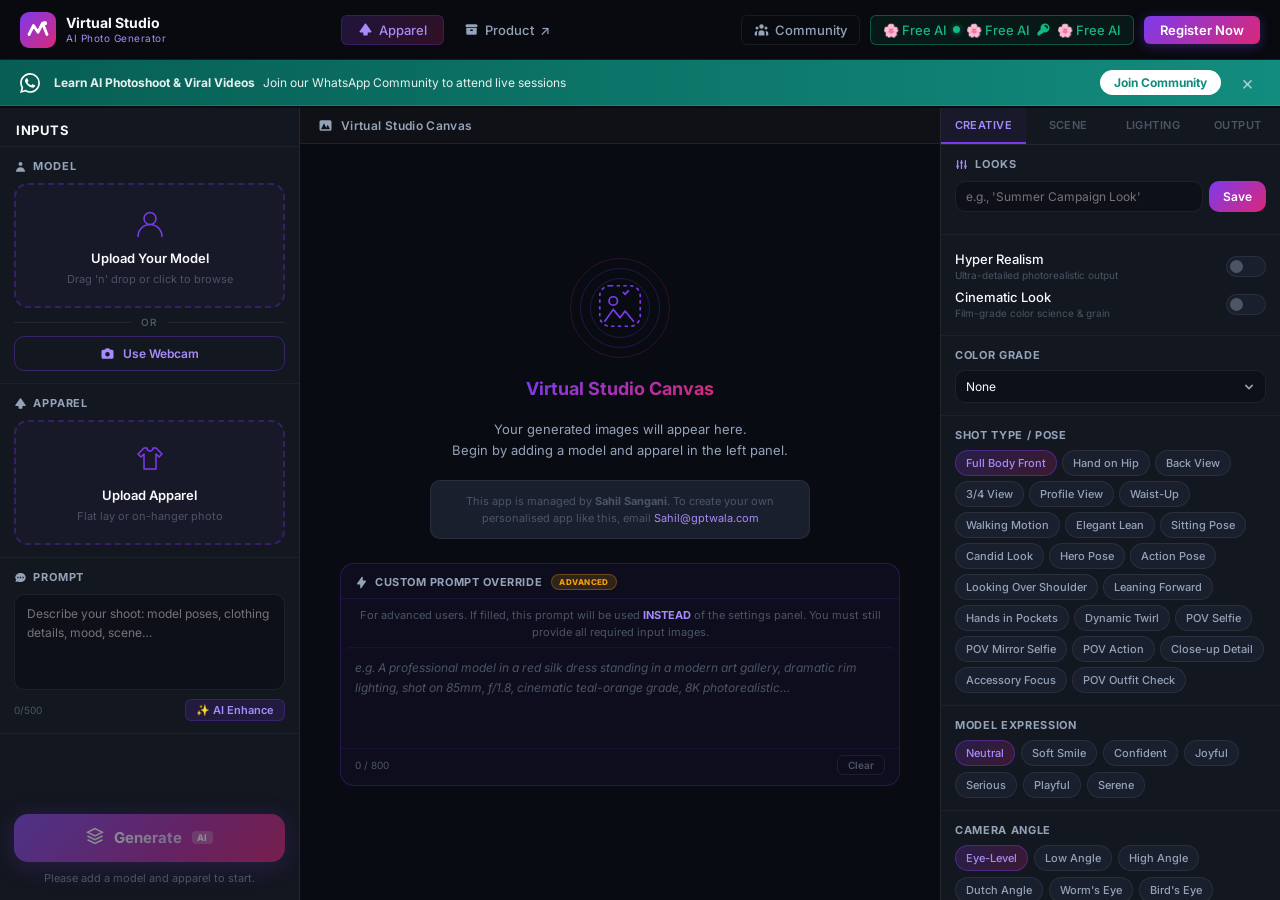
==== index.html @ 1c248040 "Initial commit - AI Virtual Studio with free Pollinations AI generation" ====
<!DOCTYPE html>
<html lang="en">
<head>
  <meta charset="UTF-8" />
  <meta name="viewport" content="width=device-width, initial-scale=1.0" />
  <title>AI Virtual Studio — Product Photo Generator</title>
  <meta name="description" content="Generate stunning AI product photos with a virtual studio. Upload a model and apparel to create professional e-commerce imagery in seconds." />
  <link rel="preconnect" href="https://fonts.googleapis.com" />
  <link rel="preconnect" href="https://fonts.gstatic.com" crossorigin />
  <link href="https://fonts.googleapis.com/css2?family=Inter:wght@300;400;500;600;700;800&display=swap" rel="stylesheet" />
  <link rel="stylesheet" href="css/style.css" />
</head>
<body>

<!-- ═══════════════════════════════════════════════════════ HEADER ══ -->
<header class="app-header">
  <div class="header-left">
    <div class="logo">
      <div class="logo-icon">
        <svg viewBox="0 0 32 32" fill="none" xmlns="http://www.w3.org/2000/svg">
          <defs>
            <linearGradient id="logoGrad" x1="0" y1="0" x2="32" y2="32" gradientUnits="userSpaceOnUse">
              <stop offset="0%" stop-color="#7c3aed"/>
              <stop offset="100%" stop-color="#db2777"/>
            </linearGradient>
          </defs>
          <rect width="32" height="32" rx="8" fill="url(#logoGrad)"/>
          <path d="M8 20L12 12L16 18L20 10L24 20" stroke="white" stroke-width="2.5" stroke-linecap="round" stroke-linejoin="round"/>
          <circle cx="22" cy="10" r="2" fill="white"/>
        </svg>
      </div>
      <div class="logo-text">
        <span class="logo-title">Virtual Studio</span>
        <span class="logo-sub">AI Photo Generator</span>
      </div>
    </div>
  </div>

  <nav class="header-tabs" role="tablist">
    <button class="header-tab active" id="tab-apparel" data-panel="apparel" role="tab" aria-selected="true">
      <svg viewBox="0 0 20 20" fill="currentColor"><path fill-rule="evenodd" d="M10 2a1 1 0 00-.832.445l-7 10A1 1 0 003 14h4v3a1 1 0 001 1h4a1 1 0 001-1v-3h4a1 1 0 00.832-1.555l-7-10A1 1 0 0010 2z" clip-rule="evenodd"/></svg>
      Apparel
    </button>
    <button class="header-tab" id="tab-product" data-panel="product" role="tab" aria-selected="false" onclick="window.open('product.html','_blank')">
      <svg viewBox="0 0 20 20" fill="currentColor"><path d="M4 3a2 2 0 100 4h12a2 2 0 100-4H4z"/><path fill-rule="evenodd" d="M3 8h14v7a2 2 0 01-2 2H5a2 2 0 01-2-2V8zm5 3a1 1 0 011-1h2a1 1 0 110 2H9a1 1 0 01-1-1z" clip-rule="evenodd"/></svg>
      Product
      <span class="tab-new-badge">↗</span>
    </button>
  </nav>

  <div class="header-right">
    <button class="btn-ghost" id="btn-community">
      <svg viewBox="0 0 20 20" fill="currentColor"><path d="M13 6a3 3 0 11-6 0 3 3 0 016 0zM18 8a2 2 0 11-4 0 2 2 0 014 0zM14 15a4 4 0 00-8 0v3h8v-3zM6 8a2 2 0 11-4 0 2 2 0 014 0zM16 18v-3a5.972 5.972 0 00-.75-2.906A3.005 3.005 0 0119 15v3h-3zM4.75 12.094A5.973 5.973 0 004 15v3H1v-3a3 3 0 013.75-2.906z"/></svg>
      Community
    </button>
    <button class="btn-apikey" id="btn-open-apikey" title="Set OpenAI API Key">
      <span class="apikey-dot" id="apikey-dot"></span>
      <svg viewBox="0 0 20 20" fill="currentColor"><path fill-rule="evenodd" d="M18 8a6 6 0 01-7.743 5.743L10 14l-1 1-1 1H6v2H2v-4l4.257-4.257A6 6 0 1118 8zm-6-4a1 1 0 100 2 2 2 0 012 2 1 1 0 102 0 4 4 0 00-4-4z" clip-rule="evenodd"/></svg>
      API Key
    </button>
    <button class="btn-primary-sm" id="btn-register">Register Now</button>
  </div>
</header>

<!-- ════════════════════════════════════════════ WHATSAPP BANNER ══ -->
<div class="wa-banner" id="wa-banner">
  <div class="wa-banner-inner">
    <div class="wa-icon">
      <svg viewBox="0 0 24 24" fill="currentColor"><path d="M17.472 14.382c-.297-.149-1.758-.867-2.03-.967-.273-.099-.471-.148-.67.15-.197.297-.767.966-.94 1.164-.173.199-.347.223-.644.075-.297-.15-1.255-.463-2.39-1.475-.883-.788-1.48-1.761-1.653-2.059-.173-.297-.018-.458.13-.606.134-.133.298-.347.446-.52.149-.174.198-.298.298-.497.099-.198.05-.371-.025-.52-.075-.149-.669-1.612-.916-2.207-.242-.579-.487-.5-.669-.51-.173-.008-.371-.01-.57-.01-.198 0-.52.074-.792.372-.272.297-1.04 1.016-1.04 2.479 0 1.462 1.065 2.875 1.213 3.074.149.198 2.096 3.2 5.077 4.487.709.306 1.262.489 1.694.625.712.227 1.36.195 1.871.118.571-.085 1.758-.719 2.006-1.413.248-.694.248-1.289.173-1.413-.074-.124-.272-.198-.57-.347m-5.421 7.403h-.004a9.87 9.87 0 01-5.031-1.378l-.361-.214-3.741.982.998-3.648-.235-.374a9.86 9.86 0 01-1.51-5.26c.001-5.45 4.436-9.884 9.888-9.884 2.64 0 5.122 1.03 6.988 2.898a9.825 9.825 0 012.893 6.994c-.003 5.45-4.437 9.884-9.885 9.884m8.413-18.297A11.815 11.815 0 0012.05 0C5.495 0 .16 5.335.157 11.892c0 2.096.547 4.142 1.588 5.945L.057 24l6.305-1.654a11.882 11.882 0 005.683 1.448h.005c6.554 0 11.89-5.335 11.893-11.893a11.821 11.821 0 00-3.48-8.413z"/></svg>
    </div>
    <div class="wa-text">
      <strong>Learn AI Photoshoot &amp; Viral Videos</strong>
      <span>Join our WhatsApp Community to attend live sessions</span>
    </div>
    <a href="https://wa.me/1234567890" target="_blank" class="btn-wa">Join Community</a>
    <button class="wa-close" id="wa-close" aria-label="Close banner">×</button>
  </div>
</div>

<!-- ════════════════════════════════════════════════ MAIN LAYOUT ══ -->
<main class="studio-layout">

  <!-- ──────────────────────────── LEFT PANEL ── -->
  <aside class="panel panel-left" id="panel-left">
    <div class="panel-header">
      <h2 class="panel-title">Inputs</h2>
    </div>

    <!-- MODEL SECTION -->
    <div class="input-section" id="section-model">
      <div class="section-label">
        <svg viewBox="0 0 20 20" fill="currentColor"><path fill-rule="evenodd" d="M10 9a3 3 0 100-6 3 3 0 000 6zm-7 9a7 7 0 1114 0H3z" clip-rule="evenodd"/></svg>
        Model
      </div>

      <div class="upload-zone" id="model-upload-zone" data-target="model">
        <div class="upload-preview" id="model-preview" style="display:none;">
          <img id="model-preview-img" src="" alt="Model preview" />
          <button class="preview-remove" data-target="model" aria-label="Remove model">×</button>
        </div>
        <div class="upload-placeholder" id="model-placeholder">
          <div class="upload-icon-wrap">
            <svg viewBox="0 0 48 48" fill="none" xmlns="http://www.w3.org/2000/svg">
              <circle cx="24" cy="18" r="8" stroke="url(#uGrad1)" stroke-width="2"/>
              <path d="M8 42c0-8.837 7.163-16 16-16s16 7.163 16 16" stroke="url(#uGrad1)" stroke-width="2" stroke-linecap="round"/>
              <defs><linearGradient id="uGrad1" x1="8" y1="8" x2="40" y2="40"><stop stop-color="#7c3aed"/><stop offset="1" stop-color="#db2777"/></linearGradient></defs>
            </svg>
          </div>
          <p class="upload-title">Upload Your Model</p>
          <p class="upload-sub">Drag 'n' drop or click to browse</p>
          <input type="file" id="model-file-input" accept="image/*" hidden />
        </div>
      </div>

      <div class="upload-divider"><span>OR</span></div>

      <button class="btn-outline-full" id="btn-webcam">
        <svg viewBox="0 0 20 20" fill="currentColor"><path fill-rule="evenodd" d="M4 5a2 2 0 00-2 2v8a2 2 0 002 2h12a2 2 0 002-2V7a2 2 0 00-2-2h-1.586a1 1 0 01-.707-.293l-1.121-1.121A2 2 0 0011.172 3H8.828a2 2 0 00-1.414.586L6.293 4.707A1 1 0 015.586 5H4zm6 9a3 3 0 100-6 3 3 0 000 6z" clip-rule="evenodd"/></svg>
        Use Webcam
      </button>
    </div>

    <!-- APPAREL SECTION -->
    <div class="input-section" id="section-apparel">
      <div class="section-label">
        <svg viewBox="0 0 20 20" fill="currentColor"><path fill-rule="evenodd" d="M10 2a1 1 0 00-.832.445l-7 10A1 1 0 003 14h4v3a1 1 0 001 1h4a1 1 0 001-1v-3h4a1 1 0 00.832-1.555l-7-10A1 1 0 0010 2z" clip-rule="evenodd"/></svg>
        Apparel
      </div>

      <div class="upload-zone" id="apparel-upload-zone" data-target="apparel">
        <div class="upload-preview" id="apparel-preview" style="display:none;">
          <img id="apparel-preview-img" src="" alt="Apparel preview" />
          <button class="preview-remove" data-target="apparel" aria-label="Remove apparel">×</button>
        </div>
        <div class="upload-placeholder" id="apparel-placeholder">
          <div class="upload-icon-wrap">
            <svg viewBox="0 0 48 48" fill="none" xmlns="http://www.w3.org/2000/svg">
              <path d="M16 8L8 16l4 4 4-4v20h16V16l4 4 4-4-8-8h-4c0 2.21-1.79 4-4 4s-4-1.79-4-4h-4z" stroke="url(#uGrad2)" stroke-width="2" stroke-linejoin="round"/>
              <defs><linearGradient id="uGrad2" x1="8" y1="8" x2="40" y2="40"><stop stop-color="#7c3aed"/><stop offset="1" stop-color="#db2777"/></linearGradient></defs>
            </svg>
          </div>
          <p class="upload-title">Upload Apparel</p>
          <p class="upload-sub">Flat lay or on-hanger photo</p>
          <input type="file" id="apparel-file-input" accept="image/*" hidden />
        </div>
      </div>
    </div>

    <!-- PROMPT SECTION -->
    <div class="input-section" id="section-prompt">
      <div class="section-label">
        <svg viewBox="0 0 20 20" fill="currentColor"><path fill-rule="evenodd" d="M18 10c0 3.866-3.582 7-8 7a8.841 8.841 0 01-4.083-.98L2 17l1.338-3.123C2.493 12.767 2 11.434 2 10c0-3.866 3.582-7 8-7s8 3.134 8 7zM7 9H5v2h2V9zm8 0h-2v2h2V9zM9 9h2v2H9V9z" clip-rule="evenodd"/></svg>
        Prompt
      </div>
      <div class="prompt-wrap">
        <textarea id="main-prompt" placeholder="Describe your shoot: model poses, clothing details, mood, scene…" rows="4" maxlength="500"></textarea>
        <div class="prompt-footer">
          <span class="char-counter" id="prompt-counter">0/500</span>
          <button class="btn-ai-enhance" id="btn-enhance-prompt">✨ AI Enhance</button>
        </div>
      </div>
    </div>

    <!-- GENERATE BUTTON (left panel mobile) -->
    <div class="generate-section-left">
      <button class="btn-generate" id="btn-generate-main">
        <span class="btn-generate-icon">
          <svg viewBox="0 0 24 24" fill="none" stroke="currentColor" stroke-width="2"><path d="M12 2L2 7l10 5 10-5-10-5zM2 17l10 5 10-5M2 12l10 5 10-5"/></svg>
        </span>
        <span class="btn-generate-text">Generate</span>
        <span class="btn-generate-badge">AI</span>
      </button>
      <p class="generate-hint" id="generate-hint">Please add a model and apparel to start.</p>
    </div>
  </aside>

  <!-- ──────────────────────────── CENTER CANVAS ── -->
  <section class="studio-canvas" id="studio-canvas">
    <div class="canvas-topbar">
      <div class="canvas-title">
        <svg viewBox="0 0 20 20" fill="currentColor"><path fill-rule="evenodd" d="M4 3a2 2 0 00-2 2v10a2 2 0 002 2h12a2 2 0 002-2V5a2 2 0 00-2-2H4zm12 12H4l4-8 3 6 2-4 3 6z" clip-rule="evenodd"/></svg>
        Virtual Studio Canvas
      </div>
      <div class="canvas-actions" id="canvas-actions" style="display:none;">
        <button class="canvas-action-btn" id="btn-download-all" aria-label="Download all">
          <svg viewBox="0 0 20 20" fill="currentColor"><path fill-rule="evenodd" d="M3 17a1 1 0 011-1h12a1 1 0 110 2H4a1 1 0 01-1-1zm3.293-7.707a1 1 0 011.414 0L9 10.586V3a1 1 0 112 0v7.586l1.293-1.293a1 1 0 111.414 1.414l-3 3a1 1 0 01-1.414 0l-3-3a1 1 0 010-1.414z" clip-rule="evenodd"/></svg>
          Download All
        </button>
        <button class="canvas-action-btn" id="btn-clear-canvas" aria-label="Clear canvas">
          <svg viewBox="0 0 20 20" fill="currentColor"><path fill-rule="evenodd" d="M9 2a1 1 0 00-.894.553L7.382 4H4a1 1 0 000 2v10a2 2 0 002 2h8a2 2 0 002-2V6a1 1 0 100-2h-3.382l-.724-1.447A1 1 0 0011 2H9zM7 8a1 1 0 012 0v6a1 1 0 11-2 0V8zm5-1a1 1 0 00-1 1v6a1 1 0 102 0V8a1 1 0 00-1-1z" clip-rule="evenodd"/></svg>
          Clear
        </button>
      </div>
    </div>

    <!-- Empty State -->
    <div class="canvas-empty" id="canvas-empty">
      <div class="canvas-empty-visual">
        <div class="empty-rings">
          <div class="ring ring-1"></div>
          <div class="ring ring-2"></div>
          <div class="ring ring-3"></div>
        </div>
        <div class="empty-icon">
          <svg viewBox="0 0 64 64" fill="none" xmlns="http://www.w3.org/2000/svg">
            <rect x="8" y="8" width="48" height="48" rx="12" stroke="url(#emptyGrad)" stroke-width="2" stroke-dasharray="4 4"/>
            <circle cx="24" cy="26" r="5" stroke="url(#emptyGrad)" stroke-width="2"/>
            <path d="M14 50l10-14 8 10 6-8 10 12" stroke="url(#emptyGrad)" stroke-width="2" stroke-linecap="round" stroke-linejoin="round"/>
            <path d="M36 16l2 2 4-4" stroke="url(#emptyGrad)" stroke-width="2" stroke-linecap="round"/>
            <defs><linearGradient id="emptyGrad" x1="8" y1="8" x2="56" y2="56"><stop stop-color="#7c3aed"/><stop offset="1" stop-color="#db2777"/></linearGradient></defs>
          </svg>
        </div>
      </div>
      <h3 class="canvas-empty-title">Virtual Studio Canvas</h3>
      <p class="canvas-empty-desc">Your generated images will appear here.<br />Begin by adding a model and apparel in the left panel.</p>
      <p class="canvas-credit">This app is managed by <strong>Sahil Sangani</strong>. To create your own personalised app like this, email <a href="mailto:Sahil@gptwala.com">Sahil@gptwala.com</a></p>

      <!-- Custom Prompt Override (canvas) -->
      <div class="canvas-prompt-override" id="canvas-prompt-override">
        <div class="cpo-header">
          <svg viewBox="0 0 20 20" fill="currentColor" width="13" height="13"><path fill-rule="evenodd" d="M11.3 1.046A1 1 0 0112 2v5h4a1 1 0 01.82 1.573l-7 10A1 1 0 018 18v-5H4a1 1 0 01-.82-1.573l7-10a1 1 0 011.12-.38z"/></svg>
          Custom Prompt Override
          <span class="cpo-badge">Advanced</span>
        </div>
        <p class="cpo-desc">For advanced users. If filled, this prompt will be used <strong>INSTEAD</strong> of the settings panel. You must still provide all required input images.</p>
        <textarea id="canvas-custom-prompt" class="cpo-textarea" placeholder="e.g. A professional model in a red silk dress standing in a modern art gallery, dramatic rim lighting, shot on 85mm, f/1.8, cinematic teal-orange grade, 8K photorealistic…" rows="4"></textarea>
        <div class="cpo-footer">
          <span class="cpo-counter" id="cpo-counter">0 / 800</span>
          <button class="cpo-clear-btn" id="cpo-clear-btn">Clear</button>
        </div>
      </div>
    </div>

    <!-- Generating State -->
    <div class="canvas-generating" id="canvas-generating" style="display:none;">
      <div class="generating-header">
        <div class="gen-spinner"></div>
        <span>Generating your images…</span>
      </div>
      <div class="shimmer-grid" id="shimmer-grid"></div>
      <div class="gen-progress">
        <div class="gen-progress-bar" id="gen-progress-bar"></div>
      </div>
      <div class="gen-steps" id="gen-steps">
        <span class="gen-step active">Analyzing inputs</span>
        <span class="gen-step">Building scene</span>
        <span class="gen-step">Rendering model</span>
        <span class="gen-step">Applying style</span>
        <span class="gen-step">Finalizing</span>
      </div>
    </div>

    <!-- Results Grid -->
    <div class="canvas-results" id="canvas-results" style="display:none;">
      <div class="results-grid" id="results-grid"></div>
    </div>
  </section>

  <!-- ──────────────────────────── RIGHT PANEL ── -->
  <aside class="panel panel-right" id="panel-right">

    <!-- Right Panel Tabs -->
    <div class="right-tabs" role="tablist">
      <button class="right-tab active" id="rtab-creative" data-rtab="creative" role="tab" aria-selected="true">Creative</button>
      <button class="right-tab" id="rtab-scene" data-rtab="scene" role="tab" aria-selected="false">Scene</button>
      <button class="right-tab" id="rtab-lighting" data-rtab="lighting" role="tab" aria-selected="false">Lighting</button>
      <button class="right-tab" id="rtab-output" data-rtab="output" role="tab" aria-selected="false">Output</button>
    </div>

    <!-- ══════════ TAB: CREATIVE CONTROLS ══════════ -->
    <div class="right-tab-content active" id="rtab-content-creative">

      <!-- Looks -->
      <div class="control-group">
        <div class="control-group-header">
          <svg viewBox="0 0 20 20" fill="currentColor"><path d="M5 4a1 1 0 00-2 0v7.268a2 2 0 000 3.464V16a1 1 0 102 0v-1.268a2 2 0 000-3.464V4zM11 4a1 1 0 10-2 0v1.268a2 2 0 000 3.464V16a1 1 0 102 0V8.732a2 2 0 000-3.464V4zM16 3a1 1 0 011 1v7.268a2 2 0 010 3.464V16a1 1 0 11-2 0v-1.268a2 2 0 010-3.464V4a1 1 0 011-1z"/></svg>
          Looks
        </div>
        <div class="looks-save-row">
          <input type="text" class="looks-input" id="look-name-input" placeholder="e.g., 'Summer Campaign Look'" />
          <button class="btn-save-look" id="btn-save-look">Save</button>
        </div>
        <div class="saved-looks-list" id="saved-looks-list"></div>
      </div>

      <!-- Toggles -->
      <div class="control-group">
        <div class="toggle-row">
          <div class="toggle-label">
            <span>Hyper Realism</span>
            <span class="toggle-desc">Ultra-detailed photorealistic output</span>
          </div>
          <label class="toggle-switch">
            <input type="checkbox" id="toggle-hyper-realism" />
            <span class="toggle-thumb"></span>
          </label>
        </div>
        <div class="toggle-row">
          <div class="toggle-label">
            <span>Cinematic Look</span>
            <span class="toggle-desc">Film-grade color science &amp; grain</span>
          </div>
          <label class="toggle-switch">
            <input type="checkbox" id="toggle-cinematic" />
            <span class="toggle-thumb"></span>
          </label>
        </div>
      </div>

      <!-- Color Grade -->
      <div class="control-group">
        <label class="ctrl-label" for="select-color-grade">Color Grade</label>
        <select class="ctrl-select" id="select-color-grade">
          <option value="none">None</option>
          <option value="teal-orange">Cinematic Teal &amp; Orange</option>
          <option value="vintage">Vintage Film</option>
          <option value="bw">High-Contrast B&amp;W</option>
          <option value="vibrant">Vibrant &amp; Punchy</option>
          <option value="muted">Muted &amp; Moody</option>
          <option value="warm">Warm &amp; Golden</option>
          <option value="cool">Cool &amp; Crisp</option>
        </select>
      </div>

      <!-- Shot Type / Pose -->
      <div class="control-group">
        <label class="ctrl-label">Shot Type / Pose</label>
        <div class="pill-grid" id="shot-type-grid">
          <button class="pill active" data-group="shot" data-value="full-body-front">Full Body Front</button>
          <button class="pill" data-group="shot" data-value="hand-on-hip">Hand on Hip</button>
          <button class="pill" data-group="shot" data-value="back-view">Back View</button>
          <button class="pill" data-group="shot" data-value="3-4-view">3/4 View</button>
          <button class="pill" data-group="shot" data-value="profile">Profile View</button>
          <button class="pill" data-group="shot" data-value="waist-up">Waist-Up</button>
          <button class="pill" data-group="shot" data-value="walking">Walking Motion</button>
          <button class="pill" data-group="shot" data-value="elegant-lean">Elegant Lean</button>
          <button class="pill" data-group="shot" data-value="sitting">Sitting Pose</button>
          <button class="pill" data-group="shot" data-value="candid">Candid Look</button>
          <button class="pill" data-group="shot" data-value="hero">Hero Pose</button>
          <button class="pill" data-group="shot" data-value="action">Action Pose</button>
          <button class="pill" data-group="shot" data-value="over-shoulder">Looking Over Shoulder</button>
          <button class="pill" data-group="shot" data-value="leaning-forward">Leaning Forward</button>
          <button class="pill" data-group="shot" data-value="hands-pockets">Hands in Pockets</button>
          <button class="pill" data-group="shot" data-value="twirl">Dynamic Twirl</button>
          <button class="pill" data-group="shot" data-value="pov-selfie">POV Selfie</button>
          <button class="pill" data-group="shot" data-value="pov-mirror">POV Mirror Selfie</button>
          <button class="pill" data-group="shot" data-value="pov-action">POV Action</button>
          <button class="pill" data-group="shot" data-value="closeup-detail">Close-up Detail</button>
          <button class="pill" data-group="shot" data-value="accessory-focus">Accessory Focus</button>
          <button class="pill" data-group="shot" data-value="outfit-check">POV Outfit Check</button>
        </div>
      </div>

      <!-- Model Expression -->
      <div class="control-group">
        <label class="ctrl-label">Model Expression</label>
        <div class="pill-row" id="expression-row">
          <button class="pill active" data-group="expression" data-value="neutral">Neutral</button>
          <button class="pill" data-group="expression" data-value="soft-smile">Soft Smile</button>
          <button class="pill" data-group="expression" data-value="confident">Confident</button>
          <button class="pill" data-group="expression" data-value="joyful">Joyful</button>
          <button class="pill" data-group="expression" data-value="serious">Serious</button>
          <button class="pill" data-group="expression" data-value="playful">Playful</button>
          <button class="pill" data-group="expression" data-value="serene">Serene</button>
        </div>
      </div>

      <!-- Camera Angle -->
      <div class="control-group">
        <label class="ctrl-label">Camera Angle</label>
        <div class="pill-row" id="angle-row">
          <button class="pill active" data-group="angle" data-value="eye-level">Eye-Level</button>
          <button class="pill" data-group="angle" data-value="low">Low Angle</button>
          <button class="pill" data-group="angle" data-value="high">High Angle</button>
          <button class="pill" data-group="angle" data-value="dutch">Dutch Angle</button>
          <button class="pill" data-group="angle" data-value="worms-eye">Worm's Eye</button>
          <button class="pill" data-group="angle" data-value="birds-eye">Bird's Eye</button>
        </div>
      </div>

      <!-- Focal Length -->
      <div class="control-group">
        <label class="ctrl-label">Focal Length</label>
        <div class="pill-row" id="focal-row">
          <button class="pill" data-group="focal" data-value="24mm">24mm</button>
          <button class="pill" data-group="focal" data-value="35mm">35mm</button>
          <button class="pill active" data-group="focal" data-value="50mm">50mm</button>
          <button class="pill" data-group="focal" data-value="85mm">85mm</button>
          <button class="pill" data-group="focal" data-value="135mm">135mm</button>
        </div>
      </div>

      <!-- Aperture -->
      <div class="control-group">
        <label class="ctrl-label">Aperture (Depth of Field)</label>
        <div class="pill-row" id="aperture-row">
          <button class="pill active" data-group="aperture" data-value="f1.8">Shallow (f/1.8)</button>
          <button class="pill" data-group="aperture" data-value="f4">Mid-Range (f/4)</button>
          <button class="pill" data-group="aperture" data-value="f8">Deep (f/8)</button>
        </div>
      </div>

      <!-- Fabric Simulation -->
      <div class="control-group">
        <label class="ctrl-label">Fabric Simulation</label>
        <div class="pill-row-wrap" id="fabric-row">
          <button class="pill active" data-group="fabric" data-value="as-described">As Described</button>
          <button class="pill" data-group="fabric" data-value="cotton">Cotton</button>
          <button class="pill" data-group="fabric" data-value="silk">Silk</button>
          <button class="pill" data-group="fabric" data-value="denim">Denim</button>
          <button class="pill" data-group="fabric" data-value="wool">Wool</button>
          <button class="pill" data-group="fabric" data-value="leather">Leather</button>
          <button class="pill" data-group="fabric" data-value="linen">Linen</button>
          <button class="pill" data-group="fabric" data-value="velvet">Velvet</button>
        </div>
      </div>

      <!-- Model Styling -->
      <div class="control-group">
        <label class="ctrl-label">Model Styling</label>
        <textarea class="ctrl-textarea" id="model-styling" placeholder="Describe hairstyle, makeup, accessories, skin tone…" rows="2"></textarea>
      </div>

      <!-- Garment Styling -->
      <div class="control-group">
        <label class="ctrl-label">Garment Styling</label>
        <textarea class="ctrl-textarea" id="garment-styling" placeholder="Describe garment fit, tucking, layering details…" rows="2"></textarea>
      </div>

    </div><!-- end creative tab -->

    <!-- ══════════ TAB: SCENE & STYLE ══════════ -->
    <div class="right-tab-content" id="rtab-content-scene">

      <!-- Scene Props -->
      <div class="control-group">
        <label class="ctrl-label" for="scene-props">Scene Props</label>
        <textarea class="ctrl-textarea" id="scene-props" placeholder="e.g., holding a cup of coffee, sitting on a vintage chair" rows="2"></textarea>
      </div>

      <!-- Environmental Effects -->
      <div class="control-group">
        <label class="ctrl-label" for="env-effects">Environmental Effects</label>
        <textarea class="ctrl-textarea" id="env-effects" placeholder="e.g., a gentle breeze blowing through hair, light drizzle, thick fog" rows="2"></textarea>
      </div>

      <!-- Background Upload -->
      <div class="control-group">
        <label class="ctrl-label">Upload Custom Background</label>
        <div class="upload-zone upload-zone-sm" id="bg-upload-zone" data-target="background">
          <div class="upload-preview upload-preview-sm" id="bg-preview" style="display:none;">
            <img id="bg-preview-img" src="" alt="Background preview" />
            <button class="preview-remove" data-target="background" aria-label="Remove background">×</button>
          </div>
          <div class="upload-placeholder" id="bg-placeholder">
            <svg viewBox="0 0 24 24" fill="none" stroke="currentColor" stroke-width="1.5"><rect x="3" y="3" width="18" height="18" rx="3"/><path d="M3 16l5-5 4 4 3-3 4 4"/><circle cx="8" cy="9" r="1.5"/></svg>
            <p>Drop background image here</p>
            <input type="file" id="bg-file-input" accept="image/*" hidden />
          </div>
        </div>
      </div>

      <!-- AI Background Generator -->
      <div class="control-group">
        <label class="ctrl-label">AI Background Generator</label>
        <div class="ai-bg-row">
          <input type="text" class="ctrl-input" id="ai-bg-prompt" placeholder="e.g., A minimalist art gallery with a concrete bench, lit by a soft skylight." />
          <button class="btn-gen-bg" id="btn-gen-bg">Generate</button>
        </div>
      </div>

      <!-- Background Presets -->
      <div class="control-group">
        <label class="ctrl-label">Background Presets</label>

        <div class="preset-category">
          <span class="preset-cat-label">Studio &amp; Minimal</span>
          <div class="preset-grid" id="bg-preset-grid-studio">
            <button class="preset-thumb" data-bg="studio-white" style="background:linear-gradient(135deg,#fff 0%,#f0f0f0 100%)"><span>Studio White</span></button>
            <button class="preset-thumb" data-bg="studio-grey" style="background:linear-gradient(135deg,#9ca3af 0%,#6b7280 100%)"><span>Studio Grey</span></button>
            <button class="preset-thumb" data-bg="studio-black" style="background:linear-gradient(135deg,#1f2937 0%,#111827 100%)"><span>Studio Black</span></button>
            <button class="preset-thumb" data-bg="pastel-grad" style="background:linear-gradient(135deg,#fda4af 0%,#c084fc 50%,#60a5fa 100%)"><span>Pastel Gradient</span></button>
            <button class="preset-thumb" data-bg="sunset-grad" style="background:linear-gradient(135deg,#f97316 0%,#ec4899 50%,#8b5cf6 100%)"><span>Sunset Gradient</span></button>
            <button class="preset-thumb" data-bg="gallery" style="background:linear-gradient(135deg,#e5e7eb 0%,#d1d5db 100%)"><span>Minimalist Gallery</span></button>
          </div>
        </div>

        <div class="preset-category">
          <span class="preset-cat-label">Architectural &amp; Urban</span>
          <div class="preset-grid">
            <button class="preset-thumb" data-bg="city-street" style="background:linear-gradient(135deg,#374151 0%,#6b7280 100%)"><span>City Street</span></button>
            <button class="preset-thumb" data-bg="modern-interior" style="background:linear-gradient(135deg,#fef3c7 0%,#d97706 100%)"><span>Modern Interior</span></button>
            <button class="preset-thumb" data-bg="brutalist" style="background:linear-gradient(135deg,#9ca3af 0%,#4b5563 100%)"><span>Brutalist Arch</span></button>
            <button class="preset-thumb" data-bg="cozy-cafe" style="background:linear-gradient(135deg,#92400e 0%,#d97706 100%)"><span>Cozy Cafe</span></button>
            <button class="preset-thumb" data-bg="industrial" style="background:linear-gradient(135deg,#374151 0%,#1f2937 100%)"><span>Industrial Loft</span></button>
            <button class="preset-thumb" data-bg="neon-city" style="background:linear-gradient(135deg,#1e1b4b 0%,#4c1d95 50%,#831843 100%)"><span>Neon Cityscape</span></button>
            <button class="preset-thumb" data-bg="rooftop-sunset" style="background:linear-gradient(135deg,#f97316 0%,#dc2626 100%)"><span>Rooftop at Sunset</span></button>
            <button class="preset-thumb" data-bg="luxury-hotel" style="background:linear-gradient(135deg,#fcd34d 0%,#92400e 100%)"><span>Luxury Hotel Lobby</span></button>
          </div>
        </div>

        <div class="preset-category">
          <span class="preset-cat-label">Nature &amp; Outdoors</span>
          <div class="preset-grid">
            <button class="preset-thumb" data-bg="sunny-beach" style="background:linear-gradient(135deg,#60a5fa 0%,#fbbf24 100%)"><span>Sunny Beach</span></button>
            <button class="preset-thumb" data-bg="lush-forest" style="background:linear-gradient(135deg,#15803d 0%,#166534 100%)"><span>Lush Forest</span></button>
            <button class="preset-thumb" data-bg="rooftop-garden" style="background:linear-gradient(135deg,#4ade80 0%,#16a34a 100%)"><span>Rooftop Garden</span></button>
            <button class="preset-thumb" data-bg="desert-dune" style="background:linear-gradient(135deg,#fde68a 0%,#d97706 100%)"><span>Desert Dune</span></button>
            <button class="preset-thumb" data-bg="mountain" style="background:linear-gradient(135deg,#93c5fd 0%,#1d4ed8 100%)"><span>Mountain Vista</span></button>
            <button class="preset-thumb" data-bg="flower-field" style="background:linear-gradient(135deg,#f9a8d4 0%,#a855f7 100%)"><span>Flower Field</span></button>
            <button class="preset-thumb" data-bg="autumn-forest" style="background:linear-gradient(135deg,#dc2626 0%,#92400e 100%)"><span>Autumn Forest</span></button>
          </div>
        </div>

        <div class="preset-category">
          <span class="preset-cat-label">Themed &amp; Artistic</span>
          <div class="preset-grid">
            <button class="preset-thumb" data-bg="old-library" style="background:linear-gradient(135deg,#78350f 0%,#92400e 100%)"><span>Old Library</span></button>
            <button class="preset-thumb" data-bg="surreal" style="background:linear-gradient(135deg,#7c3aed 0%,#db2777 50%,#f97316 100%)"><span>Surreal Dreamscape</span></button>
            <button class="preset-thumb" data-bg="abstract" style="background:linear-gradient(135deg,#06b6d4 0%,#7c3aed 100%)"><span>Abstract Shapes</span></button>
            <button class="preset-thumb" data-bg="vintage-room" style="background:linear-gradient(135deg,#d97706 0%,#92400e 100%)"><span>Vintage Room</span></button>
            <button class="preset-thumb" data-bg="sci-fi" style="background:linear-gradient(135deg,#0891b2 0%,#1e1b4b 100%)"><span>Sci-Fi Corridor</span></button>
            <button class="preset-thumb" data-bg="graffiti" style="background:linear-gradient(135deg,#be185d 0%,#7c3aed 50%,#1d4ed8 100%)"><span>Graffiti Wall</span></button>
            <button class="preset-thumb" data-bg="art-deco" style="background:linear-gradient(135deg,#fcd34d 0%,#92400e 100%)"><span>Art Deco Lobby</span></button>
            <button class="preset-thumb" data-bg="cyberpunk" style="background:linear-gradient(135deg,#4c1d95 0%,#831843 100%)"><span>Cyberpunk Alley</span></button>
            <button class="preset-thumb" data-bg="bohemian" style="background:linear-gradient(135deg,#f97316 0%,#dc2626 50%,#9333ea 100%)"><span>Bohemian Cafe</span></button>
          </div>
        </div>
      </div>

      <!-- Style Reference -->
      <div class="control-group">
        <label class="ctrl-label">Style Reference</label>
        <p class="ctrl-hint">Upload an image to guide the aesthetic, color palette, and mood.</p>
        <div class="upload-zone upload-zone-sm" id="style-upload-zone" data-target="style">
          <div class="upload-preview upload-preview-sm" id="style-preview" style="display:none;">
            <img id="style-preview-img" src="" alt="Style reference preview" />
            <button class="preview-remove" data-target="style" aria-label="Remove style reference">×</button>
          </div>
          <div class="upload-placeholder" id="style-placeholder">
            <svg viewBox="0 0 24 24" fill="none" stroke="currentColor" stroke-width="1.5"><path d="M12 2C6.48 2 2 6.48 2 12s4.48 10 10 10 10-4.48 10-10S17.52 2 12 2z"/><path d="M7 13.5L10.5 10 13 12.5 15.5 9 17 11"/></svg>
            <p>Drop style reference image here</p>
            <input type="file" id="style-file-input" accept="image/*" hidden />
          </div>
        </div>
      </div>

    </div><!-- end scene tab -->

    <!-- ══════════ TAB: LIGHTING ══════════ -->
    <div class="right-tab-content" id="rtab-content-lighting">

      <!-- Time of Day -->
      <div class="control-group">
        <label class="ctrl-label">Time of Day</label>
        <div class="pill-row" id="time-of-day-row">
          <button class="pill active" data-group="tod" data-value="none">None</button>
          <button class="pill" data-group="tod" data-value="sunrise">Sunrise</button>
          <button class="pill" data-group="tod" data-value="midday">Midday</button>
          <button class="pill" data-group="tod" data-value="golden-hour">Golden Hour</button>
          <button class="pill" data-group="tod" data-value="twilight">Twilight</button>
          <button class="pill" data-group="tod" data-value="night">Night</button>
        </div>
      </div>

      <!-- Match Model Lighting -->
      <div class="control-group">
        <div class="toggle-row">
          <div class="toggle-label">
            <span>Match Model's Lighting</span>
            <span class="toggle-desc" id="match-lighting-hint">Upload a model image to enable.</span>
          </div>
          <label class="toggle-switch">
            <input type="checkbox" id="toggle-match-lighting" disabled />
            <span class="toggle-thumb"></span>
          </label>
        </div>
      </div>

      <!-- Lighting Presets -->
      <div class="control-group">
        <label class="ctrl-label">Lighting Presets</label>
        <div class="lighting-grid" id="lighting-preset-grid">
          <button class="lighting-card active" data-group="lighting" data-value="studio-softbox">
            <div class="lighting-icon">💡</div>
            <div class="lighting-info">
              <span class="lighting-name">Studio Softbox</span>
              <span class="lighting-desc">Soft, diffused studio lighting from the front.</span>
            </div>
          </button>
          <button class="lighting-card" data-group="lighting" data-value="flat-even">
            <div class="lighting-icon">☀️</div>
            <div class="lighting-info">
              <span class="lighting-name">Flat &amp; Even</span>
              <span class="lighting-desc">Bright, even, shadowless — perfect for e-commerce.</span>
            </div>
          </button>
          <button class="lighting-card" data-group="lighting" data-value="golden-hour">
            <div class="lighting-icon">🌅</div>
            <div class="lighting-info">
              <span class="lighting-name">Golden Hour</span>
              <span class="lighting-desc">Warm, golden sunlight from the side.</span>
            </div>
          </button>
          <button class="lighting-card" data-group="lighting" data-value="dramatic-hard">
            <div class="lighting-icon">🎭</div>
            <div class="lighting-info">
              <span class="lighting-name">Dramatic Hard Light</span>
              <span class="lighting-desc">Strong shadows for bold, editorial looks.</span>
            </div>
          </button>
          <button class="lighting-card" data-group="lighting" data-value="midday-sun">
            <div class="lighting-icon">🌞</div>
            <div class="lighting-info">
              <span class="lighting-name">Midday Sun</span>
              <span class="lighting-desc">Bright, direct midday sun creating harsh, defined shadows.</span>
            </div>
          </button>
          <button class="lighting-card" data-group="lighting" data-value="overcast">
            <div class="lighting-icon">☁️</div>
            <div class="lighting-info">
              <span class="lighting-name">Overcast Day</span>
              <span class="lighting-desc">Soft, diffused light minimizing shadows.</span>
            </div>
          </button>
          <button class="lighting-card" data-group="lighting" data-value="blue-hour">
            <div class="lighting-icon">🌙</div>
            <div class="lighting-info">
              <span class="lighting-name">Blue Hour</span>
              <span class="lighting-desc">Cool, ambient twilight light.</span>
            </div>
          </button>
          <button class="lighting-card" data-group="lighting" data-value="dappled">
            <div class="lighting-icon">🌿</div>
            <div class="lighting-info">
              <span class="lighting-name">Dappled Sunlight</span>
              <span class="lighting-desc">Natural light filtering through leaves.</span>
            </div>
          </button>
          <button class="lighting-card" data-group="lighting" data-value="window-light">
            <div class="lighting-icon">🪟</div>
            <div class="lighting-info">
              <span class="lighting-name">Window Light</span>
              <span class="lighting-desc">Soft, directional Rembrandt-style window light.</span>
            </div>
          </button>
          <button class="lighting-card" data-group="lighting" data-value="rim-light">
            <div class="lighting-icon">✨</div>
            <div class="lighting-info">
              <span class="lighting-name">Rim Light</span>
              <span class="lighting-desc">Strong backlighting creating a bright outline.</span>
            </div>
          </button>
          <button class="lighting-card" data-group="lighting" data-value="neon-glow">
            <div class="lighting-icon">🌈</div>
            <div class="lighting-info">
              <span class="lighting-name">Neon Glow</span>
              <span class="lighting-desc">Vibrant neon casting pink and blue hues.</span>
            </div>
          </button>
          <button class="lighting-card" data-group="lighting" data-value="moonlight">
            <div class="lighting-icon">🌛</div>
            <div class="lighting-info">
              <span class="lighting-name">Moonlight</span>
              <span class="lighting-desc">Cool, low-light illuminated by moonlight.</span>
            </div>
          </button>
          <button class="lighting-card" data-group="lighting" data-value="split">
            <div class="lighting-icon">🎬</div>
            <div class="lighting-info">
              <span class="lighting-name">Split Lighting</span>
              <span class="lighting-desc">Classic portrait split — light &amp; shadow.</span>
            </div>
          </button>
          <button class="lighting-card" data-group="lighting" data-value="candlelight">
            <div class="lighting-icon">🕯️</div>
            <div class="lighting-info">
              <span class="lighting-name">Candlelight</span>
              <span class="lighting-desc">Warm, flickering intimate candlelight.</span>
            </div>
          </button>
          <button class="lighting-card" data-group="lighting" data-value="projector">
            <div class="lighting-icon">📽️</div>
            <div class="lighting-info">
              <span class="lighting-name">Projector Light</span>
              <span class="lighting-desc">Patterns from a projector cast onto the model.</span>
            </div>
          </button>
          <button class="lighting-card" data-group="lighting" data-value="gobo">
            <div class="lighting-icon">🎨</div>
            <div class="lighting-info">
              <span class="lighting-name">Gobo Patterns</span>
              <span class="lighting-desc">Artistic shadows from a patterned gobo screen.</span>
            </div>
          </button>
        </div>
      </div>

    </div><!-- end lighting tab -->

    <!-- ══════════ TAB: OUTPUT ══════════ -->
    <div class="right-tab-content" id="rtab-content-output">

      <!-- Aspect Ratio -->
      <div class="control-group">
        <label class="ctrl-label">Aspect Ratio</label>
        <div class="aspect-ratio-row" id="aspect-ratio-row">
          <button class="aspect-btn active" data-group="aspect" data-value="portrait" id="aspect-portrait">
            <div class="aspect-icon aspect-portrait-icon"></div>
            <span>Portrait</span>
          </button>
          <button class="aspect-btn" data-group="aspect" data-value="square" id="aspect-square">
            <div class="aspect-icon aspect-square-icon"></div>
            <span>Square</span>
          </button>
          <button class="aspect-btn" data-group="aspect" data-value="landscape" id="aspect-landscape">
            <div class="aspect-icon aspect-landscape-icon"></div>
            <span>Landscape</span>
          </button>
          <button class="aspect-btn" data-group="aspect" data-value="stories" id="aspect-stories">
            <div class="aspect-icon aspect-stories-icon"></div>
            <span>Stories</span>
          </button>
        </div>
      </div>

      <!-- Number of Images -->
      <div class="control-group">
        <label class="ctrl-label">Number of Images</label>
        <div class="pill-row" id="num-images-row">
          <button class="pill active" data-group="num-images" data-value="1">1</button>
          <button class="pill" data-group="num-images" data-value="2">2</button>
          <button class="pill" data-group="num-images" data-value="4">4</button>
          <button class="pill" data-group="num-images" data-value="6">6</button>
          <button class="pill" data-group="num-images" data-value="8">8</button>
        </div>
      </div>

      <!-- E-commerce Pack -->
      <div class="control-group">
        <div class="pack-header">
          <div>
            <label class="ctrl-label">E-commerce Pack</label>
            <p class="ctrl-hint">Automatically generate a standard set of shots for your product page.</p>
          </div>
        </div>
        <div class="pack-options" id="ecom-pack-options">
          <button class="pack-btn active" data-group="ecom-pack" data-value="off">Off</button>
          <button class="pack-btn" data-group="ecom-pack" data-value="essential">Essential</button>
          <button class="pack-btn" data-group="ecom-pack" data-value="plus">Plus</button>
          <button class="pack-btn" data-group="ecom-pack" data-value="dynamic">Dynamic</button>
          <button class="pack-btn" data-group="ecom-pack" data-value="editorial">Editorial</button>
          <button class="pack-btn" data-group="ecom-pack" data-value="pov">POV</button>
        </div>
      </div>

      <!-- Social Media Pack -->
      <div class="control-group">
        <div class="toggle-row">
          <div class="toggle-label">
            <span>Social Media Pack</span>
            <span class="toggle-desc">4 lifestyle shots in 1:1 and 9:16</span>
          </div>
          <label class="toggle-switch">
            <input type="checkbox" id="toggle-social-pack" />
            <span class="toggle-thumb"></span>
          </label>
        </div>
      </div>

      <!-- Complete Asset Pack -->
      <div class="control-group">
        <div class="toggle-row">
          <div class="toggle-label">
            <span>Complete Asset Pack</span>
            <span class="toggle-desc">Full set of 8 e-commerce + social assets</span>
          </div>
          <label class="toggle-switch">
            <input type="checkbox" id="toggle-complete-pack" />
            <span class="toggle-thumb"></span>
          </label>
        </div>
      </div>

      <!-- Custom Prompt Override -->
      <div class="control-group">
        <label class="ctrl-label">Custom Prompt Override</label>
        <p class="ctrl-hint">This prompt will completely replace the auto-generated prompt.</p>
        <textarea class="ctrl-textarea" id="custom-prompt-override" placeholder="Override all settings with a fully custom prompt…" rows="3"></textarea>
      </div>

    </div><!-- end output tab -->

  </aside><!-- end panel-right -->

</main>

<!-- ══════════════════════════════════════════ API KEY MODAL ══ -->
<div class="modal-overlay" id="apikey-modal" style="display:none;" role="dialog" aria-modal="true" aria-label="Image Generation Settings">
  <div class="modal modal-apikey">
    <div class="modal-header">
      <div class="apikey-modal-title">
        <svg viewBox="0 0 20 20" fill="currentColor" width="18" height="18"><path d="M11.3 1.046A1 1 0 0112 2v5h4a1 1 0 01.82 1.573l-7 10A1 1 0 018 18v-5H4a1 1 0 01-.82-1.573l7-10a1 1 0 011.12-.38z"/></svg>
        AI Generation Engine
      </div>
      <button class="modal-close" id="apikey-close" aria-label="Close">×</button>
    </div>

    <div class="apikey-body">

      <!-- Provider Selection -->
      <div class="provider-section">
        <label class="ctrl-label">Choose Provider</label>
        <div class="provider-cards">

          <label class="provider-card" id="pcard-pollinations">
            <input type="radio" name="provider" value="pollinations" id="prov-pollinations" checked />
            <div class="pcard-inner">
              <div class="pcard-badge free">FREE</div>
              <div class="pcard-icon">🌸</div>
              <div class="pcard-name">Pollinations AI</div>
              <div class="pcard-desc">No account needed. Unlimited free generation using FLUX.</div>
            </div>
          </label>

          <label class="provider-card" id="pcard-huggingface">
            <input type="radio" name="provider" value="huggingface" id="prov-huggingface" />
            <div class="pcard-inner">
              <div class="pcard-badge free">FREE</div>
              <div class="pcard-icon">🤗</div>
              <div class="pcard-name">Hugging Face</div>
              <div class="pcard-desc">Free account token. Uses FLUX.1-schnell model.</div>
            </div>
          </label>

          <label class="provider-card" id="pcard-openai">
            <input type="radio" name="provider" value="openai" id="prov-openai" />
            <div class="pcard-inner">
              <div class="pcard-badge paid">PAID</div>
              <div class="pcard-icon">⚡</div>
              <div class="pcard-name">OpenAI DALL-E</div>
              <div class="pcard-desc">Premium DALL-E 3 quality. ~$0.04 per image.</div>
            </div>
          </label>

        </div>
      </div>

      <!-- Pollinations Settings -->
      <div class="provider-settings" id="settings-pollinations">
        <div class="apikey-info" style="background:rgba(16,185,129,0.08);border-color:rgba(16,185,129,0.25);">
          <div class="apikey-info-icon">✅</div>
          <div>
            <p><strong>No API key required!</strong> Pollinations AI is completely free.</p>
            <p class="apikey-note">Powered by FLUX — high quality, fast image generation. Just click Save &amp; Use below.</p>
          </div>
        </div>
        <div class="apikey-model-row">
          <label class="ctrl-label" for="pollinations-model-select">FLUX Model</label>
          <select class="ctrl-select" id="pollinations-model-select">
            <option value="flux">FLUX (Balanced — Recommended)</option>
            <option value="flux-realism">FLUX Realism (Photorealistic)</option>
            <option value="turbo">Turbo (Fastest)</option>
            <option value="flux-anime">FLUX Anime (Stylized)</option>
          </select>
        </div>
      </div>

      <!-- Hugging Face Settings -->
      <div class="provider-settings" id="settings-huggingface" style="display:none;">
        <div class="apikey-info">
          <div class="apikey-info-icon">🤗</div>
          <div>
            <p>Create a <strong>free Hugging Face account</strong> and generate a <strong>Read token</strong>.</p>
            <p class="apikey-note">Uses FLUX.1-schnell — fast, high quality, free tier available.</p>
          </div>
        </div>
        <div class="apikey-input-wrap">
          <label class="ctrl-label" for="hf-token-input">Hugging Face Token</label>
          <div class="apikey-field-row">
            <input type="password" class="ctrl-input" id="hf-token-input" placeholder="hf_…" autocomplete="off" />
            <button class="btn-apikey-toggle" id="btn-hf-toggle" title="Show/hide">👁</button>
          </div>
          <p class="apikey-get-link">Get a free token → <a href="https://huggingface.co/settings/tokens" target="_blank">huggingface.co/settings/tokens</a></p>
        </div>
        <div class="apikey-model-row">
          <label class="ctrl-label" for="hf-model-select">Model</label>
          <select class="ctrl-select" id="hf-model-select">
            <option value="black-forest-labs/FLUX.1-schnell">FLUX.1-schnell (Fast, Free)</option>
            <option value="stabilityai/stable-diffusion-xl-base-1.0">Stable Diffusion XL</option>
            <option value="Lykon/dreamshaper-xl-1-0">DreamShaper XL</option>
          </select>
        </div>
      </div>

      <!-- OpenAI Settings -->
      <div class="provider-settings" id="settings-openai" style="display:none;">
        <div class="apikey-info">
          <div class="apikey-info-icon">🔑</div>
          <div>
            <p>Enter your <strong>OpenAI API Key</strong> for DALL-E 3 generation.</p>
            <p class="apikey-note">Stored in your browser only. Never sent anywhere except OpenAI.</p>
          </div>
        </div>
        <div class="apikey-model-row">
          <label class="ctrl-label" for="apikey-model-select">Model</label>
          <select class="ctrl-select" id="apikey-model-select">
            <option value="dall-e-3">DALL-E 3 (~$0.04/image)</option>
            <option value="dall-e-2">DALL-E 2 (~$0.02/image)</option>
          </select>
        </div>
        <div class="apikey-quality-row" id="apikey-quality-row">
          <label class="ctrl-label" for="apikey-quality-select">Quality</label>
          <select class="ctrl-select" id="apikey-quality-select">
            <option value="standard">Standard</option>
            <option value="hd">HD (2× cost)</option>
          </select>
        </div>
        <div class="apikey-input-wrap">
          <label class="ctrl-label" for="apikey-input">API Key</label>
          <div class="apikey-field-row">
            <input type="password" class="ctrl-input apikey-input" id="apikey-input" placeholder="sk-proj-…" autocomplete="off" />
            <button class="btn-apikey-toggle" id="btn-apikey-toggle" title="Show/hide">👁</button>
          </div>
          <p class="apikey-get-link"><a href="https://platform.openai.com/api-keys" target="_blank">Get key at platform.openai.com →</a></p>
        </div>
      </div>

      <div class="apikey-status" id="apikey-status" style="display:none;"></div>
    </div>

    <div class="modal-footer apikey-footer">
      <button class="btn-apikey-clear" id="btn-apikey-clear">Reset</button>
      <button class="btn-apikey-save" id="btn-apikey-save">Save &amp; Use →</button>
    </div>
  </div>
</div>

<!-- ═══════════════════════════════════════════════ WEBCAM MODAL ══ -->
<div class="modal-overlay" id="webcam-modal" style="display:none;" role="dialog" aria-modal="true" aria-label="Webcam Capture">
  <div class="modal">
    <div class="modal-header">
      <h3>Capture Photo</h3>
      <button class="modal-close" id="webcam-close" aria-label="Close">×</button>
    </div>
    <div class="webcam-container">
      <video id="webcam-video" autoplay playsinline></video>
      <canvas id="webcam-canvas" style="display:none;"></canvas>
      <div class="webcam-overlay"></div>
    </div>
    <div class="modal-footer">
      <button class="btn-capture" id="btn-capture">
        <span class="capture-ring"></span>
        <span class="capture-dot"></span>
      </button>
    </div>
  </div>
</div>

<!-- ══════════════════════════════════════════════════ IMAGE MODAL ══ -->
<div class="modal-overlay" id="image-modal" style="display:none;" role="dialog" aria-modal="true">
  <div class="modal modal-image">
    <button class="modal-close" id="image-modal-close" aria-label="Close">×</button>
    <img id="modal-image-src" src="" alt="Generated image full size" />
    <div class="modal-image-actions">
      <button class="btn-download-single" id="btn-download-single">
        <svg viewBox="0 0 20 20" fill="currentColor"><path fill-rule="evenodd" d="M3 17a1 1 0 011-1h12a1 1 0 110 2H4a1 1 0 01-1-1zm3.293-7.707a1 1 0 011.414 0L9 10.586V3a1 1 0 112 0v7.586l1.293-1.293a1 1 0 111.414 1.414l-3 3a1 1 0 01-1.414 0l-3-3a1 1 0 010-1.414z" clip-rule="evenodd"/></svg>
        Download
      </button>
    </div>
  </div>
</div>

<!-- ═══════════════════════════════════════════════════ TOAST ══ -->
<div class="toast-container" id="toast-container"></div>

<script src="js/app.js"></script>
</body>
</html>
---- css/style.css ----
/* ═══════════════════════════════════════════════════════════════════
   AI VIRTUAL STUDIO — style.css
   Design: Dark glass-morphism, violet/pink accent gradient
   ═══════════════════════════════════════════════════════════════════ */

/* ── GOOGLE FONTS ── */
@import url('https://fonts.googleapis.com/css2?family=Inter:wght@300;400;500;600;700;800&display=swap');

/* ── DESIGN TOKENS ── */
:root {
  /* Base */
  --bg-app:       #090b10;
  --bg-surface:   #0f1117;
  --bg-panel:     #131720;
  --bg-card:      #1a1f2e;
  --bg-hover:     #222840;
  --bg-input:     #0d1018;
  --bg-deep:      #080b12;

  /* Borders */
  --border:       rgba(255,255,255,0.07);
  --border-soft:  rgba(255,255,255,0.04);
  --border-focus: rgba(124,58,237,0.6);

  /* Accent gradient */
  --accent-1:     #7c3aed;
  --accent-2:     #a855f7;
  --accent-3:     #db2777;
  --grad-main:    linear-gradient(135deg, var(--accent-1) 0%, var(--accent-3) 100%);
  --grad-soft:    linear-gradient(135deg, rgba(124,58,237,0.2) 0%, rgba(219,39,119,0.2) 100%);
  --grad-glow:    linear-gradient(135deg, rgba(124,58,237,0.4) 0%, rgba(219,39,119,0.4) 100%);

  /* Text */
  --text-primary:   #f8fafc;
  --text-secondary: #94a3b8;
  --text-muted:     #4b5563;
  --text-accent:    #a78bfa;

  /* States */
  --success: #10b981;
  --warning: #f59e0b;
  --error:   #ef4444;

  /* Sizing */
  --header-h:     60px;
  --banner-h:     48px;
  --panel-left-w: 300px;
  --panel-right-w:340px;
  --radius-sm:    6px;
  --radius-md:    10px;
  --radius-lg:    14px;
  --radius-xl:    20px;

  /* Shadows */
  --shadow-card: 0 4px 24px rgba(0,0,0,0.4);
  --shadow-panel:0 0 40px rgba(0,0,0,0.6);
  --glow-accent: 0 0 20px rgba(124,58,237,0.3);
}

/* ── RESET & BASE ── */
*, *::before, *::after { box-sizing: border-box; margin: 0; padding: 0; }

html { font-size: 14px; scroll-behavior: smooth; }

body {
  font-family: 'Inter', -apple-system, BlinkMacSystemFont, sans-serif;
  background: var(--bg-app);
  color: var(--text-primary);
  min-height: 100vh;
  overflow-x: hidden;
  display: flex;
  flex-direction: column;
}

/* Scrollbar */
::-webkit-scrollbar { width: 5px; height: 5px; }
::-webkit-scrollbar-track { background: var(--bg-deep); }
::-webkit-scrollbar-thumb { background: rgba(124,58,237,0.4); border-radius: 99px; }
::-webkit-scrollbar-thumb:hover { background: rgba(124,58,237,0.7); }

a { color: var(--text-accent); text-decoration: none; }
a:hover { text-decoration: underline; }

button { cursor: pointer; font-family: inherit; border: none; outline: none; }

input, textarea, select {
  font-family: inherit;
  background: var(--bg-input);
  color: var(--text-primary);
  border: 1px solid var(--border);
  border-radius: var(--radius-md);
  outline: none;
  transition: border-color 0.2s, box-shadow 0.2s;
}

input:focus, textarea:focus, select:focus {
  border-color: var(--border-focus);
  box-shadow: 0 0 0 3px rgba(124,58,237,0.12);
}

/* ════════════════════════════════════════════════ HEADER ══ */
.app-header {
  position: fixed;
  top: 0; left: 0; right: 0;
  height: var(--header-h);
  z-index: 100;
  display: flex;
  align-items: center;
  gap: 16px;
  padding: 0 20px;
  background: rgba(9,11,16,0.85);
  backdrop-filter: blur(20px) saturate(180%);
  border-bottom: 1px solid var(--border);
}

.header-left { flex: 0 0 auto; }

.logo {
  display: flex;
  align-items: center;
  gap: 10px;
}

.logo-icon { width: 36px; height: 36px; flex-shrink: 0; }
.logo-icon svg { width: 100%; height: 100%; display: block; }

.logo-text { display: flex; flex-direction: column; }
.logo-title { font-size: 14px; font-weight: 700; color: var(--text-primary); line-height: 1.2; }
.logo-sub   { font-size: 10px; font-weight: 400; color: var(--text-accent); letter-spacing: 0.05em; }

.header-tabs {
  display: flex;
  gap: 4px;
  flex: 1;
  justify-content: center;
}

.header-tab {
  display: flex;
  align-items: center;
  gap: 6px;
  padding: 6px 16px;
  border-radius: var(--radius-sm);
  background: transparent;
  color: var(--text-secondary);
  font-size: 13px;
  font-weight: 500;
  transition: all 0.2s;
}
.header-tab svg { width: 15px; height: 15px; }
.header-tab:hover { color: var(--text-primary); background: var(--bg-card); }
.header-tab.active {
  background: var(--grad-soft);
  color: var(--text-accent);
  border: 1px solid rgba(124,58,237,0.25);
}

.header-right {
  display: flex;
  align-items: center;
  gap: 10px;
  flex: 0 0 auto;
}

.btn-ghost {
  display: flex;
  align-items: center;
  gap: 6px;
  padding: 6px 12px;
  border-radius: var(--radius-sm);
  background: transparent;
  color: var(--text-secondary);
  font-size: 13px;
  font-weight: 500;
  border: 1px solid var(--border);
  transition: all 0.2s;
}
.btn-ghost svg { width: 15px; height: 15px; }
.btn-ghost:hover { color: var(--text-primary); border-color: rgba(255,255,255,0.15); background: var(--bg-card); }

.btn-primary-sm {
  padding: 6px 16px;
  border-radius: var(--radius-sm);
  background: var(--grad-main);
  color: white;
  font-size: 13px;
  font-weight: 600;
  transition: all 0.2s;
  box-shadow: 0 2px 12px rgba(124,58,237,0.35);
}
.btn-primary-sm:hover { transform: translateY(-1px); box-shadow: 0 4px 20px rgba(124,58,237,0.5); }

/* ════════════════════════════════════════════════ WA BANNER ══ */
.wa-banner {
  position: fixed;
  top: var(--header-h);
  left: 0; right: 0;
  z-index: 99;
  background: linear-gradient(90deg, #075E54 0%, #128C7E 100%);
  border-bottom: 1px solid rgba(255,255,255,0.1);
}

.wa-banner-inner {
  display: flex;
  align-items: center;
  gap: 14px;
  padding: 10px 20px;
  max-width: 100%;
}

.wa-icon { color: white; display: flex; }
.wa-icon svg { width: 20px; height: 20px; }

.wa-text {
  flex: 1;
  display: flex;
  flex-direction: row;
  align-items: center;
  gap: 8px;
  font-size: 12px;
  color: rgba(255,255,255,0.9);
}

.wa-text strong { font-weight: 700; }

.btn-wa {
  display: inline-flex;
  padding: 5px 14px;
  border-radius: 99px;
  background: white;
  color: #128C7E;
  font-size: 12px;
  font-weight: 700;
  cursor: pointer;
  border: none;
  transition: transform 0.2s;
}
.btn-wa:hover { transform: scale(1.04); }

.wa-close {
  background: transparent;
  border: none;
  color: rgba(255,255,255,0.6);
  font-size: 20px;
  line-height: 1;
  cursor: pointer;
  padding: 2px 6px;
  border-radius: 4px;
  transition: color 0.15s;
}
.wa-close:hover { color: white; }

/* ════════════════════════════════════════════════ MAIN LAYOUT ══ */
.studio-layout {
  display: grid;
  grid-template-columns: var(--panel-left-w) 1fr var(--panel-right-w);
  grid-template-rows: 1fr;
  height: calc(100vh - var(--header-h) - var(--banner-h));
  margin-top: calc(var(--header-h) + var(--banner-h));
  overflow: hidden;
}

/* Banner closed state */
body.banner-closed .studio-layout { margin-top: var(--header-h); height: calc(100vh - var(--header-h)); }

/* ════════════════════════════════════════════════ PANELS ══ */
.panel {
  display: flex;
  flex-direction: column;
  background: var(--bg-panel);
  border-right: 1px solid var(--border);
  overflow-y: auto;
  overflow-x: hidden;
}

.panel-right {
  border-right: none;
  border-left: 1px solid var(--border);
}

.panel-header {
  display: flex;
  align-items: center;
  justify-content: space-between;
  padding: 14px 16px 8px;
  border-bottom: 1px solid var(--border-soft);
  flex-shrink: 0;
}

.panel-title {
  font-size: 13px;
  font-weight: 700;
  color: var(--text-primary);
  letter-spacing: 0.04em;
  text-transform: uppercase;
}

/* ── INPUT SECTIONS ── */
.input-section {
  padding: 12px 14px;
  border-bottom: 1px solid var(--border-soft);
  flex-shrink: 0;
}

.section-label {
  display: flex;
  align-items: center;
  gap: 6px;
  font-size: 11px;
  font-weight: 700;
  color: var(--text-secondary);
  text-transform: uppercase;
  letter-spacing: 0.08em;
  margin-bottom: 10px;
}
.section-label svg { width: 13px; height: 13px; flex-shrink: 0; }

/* ── UPLOAD ZONE ── */
.upload-zone {
  border: 2px dashed rgba(124,58,237,0.3);
  border-radius: var(--radius-lg);
  background: rgba(124,58,237,0.04);
  cursor: pointer;
  transition: all 0.25s;
  overflow: hidden;
  min-height: 110px;
  position: relative;
}

.upload-zone:hover,
.upload-zone.drag-over {
  border-color: var(--accent-1);
  background: rgba(124,58,237,0.1);
  box-shadow: var(--glow-accent);
}

.upload-zone-sm { min-height: 80px; }

.upload-placeholder {
  display: flex;
  flex-direction: column;
  align-items: center;
  justify-content: center;
  gap: 6px;
  padding: 20px 12px;
  text-align: center;
  height: 100%;
}

.upload-icon-wrap svg { width: 36px; height: 36px; }

.upload-zone-sm .upload-placeholder svg { width: 24px; height: 24px; color: var(--text-muted); }

.upload-title {
  font-size: 13px;
  font-weight: 600;
  color: var(--text-primary);
}

.upload-sub {
  font-size: 11px;
  color: var(--text-muted);
}

.upload-zone-sm .upload-placeholder p {
  font-size: 11px;
  color: var(--text-muted);
}

/* Upload Preview */
.upload-preview {
  position: relative;
  width: 100%;
  height: 140px;
}

.upload-preview img {
  width: 100%;
  height: 100%;
  object-fit: cover;
  display: block;
}

.upload-preview-sm { height: 80px; }
.upload-preview-sm img { height: 80px; }

.preview-remove {
  position: absolute;
  top: 6px;
  right: 6px;
  width: 22px;
  height: 22px;
  border-radius: 50%;
  background: rgba(0,0,0,0.7);
  color: white;
  font-size: 14px;
  line-height: 1;
  display: flex;
  align-items: center;
  justify-content: center;
  transition: background 0.15s;
}

.preview-remove:hover { background: var(--error); }

/* ── UPLOAD DIVIDER ── */
.upload-divider {
  display: flex;
  align-items: center;
  gap: 10px;
  margin: 8px 0;
}

.upload-divider::before,
.upload-divider::after {
  content: '';
  flex: 1;
  height: 1px;
  background: var(--border);
}

.upload-divider span {
  font-size: 10px;
  font-weight: 600;
  color: var(--text-muted);
  letter-spacing: 0.1em;
}

/* ── OUTLINE BUTTON (Webcam) ── */
.btn-outline-full {
  width: 100%;
  display: flex;
  align-items: center;
  justify-content: center;
  gap: 8px;
  padding: 9px;
  border-radius: var(--radius-md);
  background: transparent;
  color: var(--text-accent);
  font-size: 12px;
  font-weight: 600;
  border: 1px solid rgba(124,58,237,0.35);
  transition: all 0.2s;
}

.btn-outline-full svg { width: 15px; height: 15px; }

.btn-outline-full:hover {
  background: rgba(124,58,237,0.12);
  border-color: var(--accent-1);
}

/* ── PROMPT ── */
.prompt-wrap { position: relative; }

.prompt-wrap textarea {
  width: 100%;
  resize: none;
  padding: 10px 12px;
  font-size: 12px;
  line-height: 1.55;
  border-radius: var(--radius-md);
}

.prompt-footer {
  display: flex;
  align-items: center;
  justify-content: space-between;
  margin-top: 6px;
}

.char-counter {
  font-size: 10px;
  color: var(--text-muted);
}

.btn-ai-enhance {
  font-size: 11px;
  font-weight: 600;
  color: var(--text-accent);
  background: rgba(124,58,237,0.15);
  border: 1px solid rgba(124,58,237,0.25);
  border-radius: var(--radius-sm);
  padding: 3px 10px;
  transition: all 0.2s;
}

.btn-ai-enhance:hover {
  background: rgba(124,58,237,0.3);
  border-color: var(--accent-1);
  transform: translateY(-1px);
}

/* ── GENERATE SECTION ── */
.generate-section-left {
  padding: 14px;
  margin-top: auto;
  flex-shrink: 0;
}

.btn-generate {
  width: 100%;
  display: flex;
  align-items: center;
  justify-content: center;
  gap: 10px;
  padding: 13px 20px;
  border-radius: var(--radius-lg);
  background: var(--grad-main);
  color: white;
  font-size: 15px;
  font-weight: 700;
  border: none;
  transition: all 0.25s;
  position: relative;
  overflow: hidden;
  box-shadow: 0 4px 24px rgba(124,58,237,0.4);
}

.btn-generate::before {
  content: '';
  position: absolute;
  inset: 0;
  background: linear-gradient(135deg, rgba(255,255,255,0.1) 0%, transparent 60%);
  border-radius: inherit;
}

.btn-generate:hover {
  transform: translateY(-2px);
  box-shadow: 0 8px 30px rgba(124,58,237,0.6);
}

.btn-generate:active { transform: translateY(0); }

.btn-generate.disabled {
  opacity: 0.5;
  cursor: not-allowed;
  pointer-events: none;
}

.btn-generate.generating {
  pointer-events: none;
  animation: pulse-generate 1.5s ease-in-out infinite;
}

@keyframes pulse-generate {
  0%, 100% { box-shadow: 0 4px 24px rgba(124,58,237,0.4); }
  50%       { box-shadow: 0 4px 40px rgba(219,39,119,0.7); }
}

.btn-generate-icon svg { width: 18px; height: 18px; }

.btn-generate-badge {
  font-size: 9px;
  font-weight: 800;
  background: rgba(255,255,255,0.25);
  border-radius: 4px;
  padding: 1px 5px;
  letter-spacing: 0.08em;
}

.generate-hint {
  margin-top: 8px;
  font-size: 11px;
  color: var(--text-muted);
  text-align: center;
  line-height: 1.5;
}

/* ════════════════════════════════════════════════ STUDIO CANVAS ══ */
.studio-canvas {
  display: flex;
  flex-direction: column;
  background: var(--bg-deep);
  overflow: hidden;
  position: relative;
}

.canvas-topbar {
  display: flex;
  align-items: center;
  justify-content: space-between;
  padding: 10px 18px;
  background: var(--bg-surface);
  border-bottom: 1px solid var(--border);
  flex-shrink: 0;
}

.canvas-title {
  display: flex;
  align-items: center;
  gap: 8px;
  font-size: 12px;
  font-weight: 600;
  color: var(--text-secondary);
  letter-spacing: 0.03em;
}

.canvas-title svg { width: 15px; height: 15px; }

.canvas-actions { display: flex; gap: 8px; }

.canvas-action-btn {
  display: flex;
  align-items: center;
  gap: 6px;
  padding: 5px 12px;
  border-radius: var(--radius-sm);
  background: var(--bg-card);
  color: var(--text-secondary);
  font-size: 11px;
  font-weight: 500;
  border: 1px solid var(--border);
  transition: all 0.15s;
}

.canvas-action-btn svg { width: 13px; height: 13px; }
.canvas-action-btn:hover { color: var(--text-primary); border-color: rgba(255,255,255,0.15); }

/* ── EMPTY STATE ── */
.canvas-empty {
  flex: 1;
  display: flex;
  flex-direction: column;
  align-items: center;
  justify-content: center;
  gap: 20px;
  padding: 40px 30px;
  text-align: center;
}

.canvas-empty-visual {
  position: relative;
  width: 100px;
  height: 100px;
  display: flex;
  align-items: center;
  justify-content: center;
}

.empty-rings {
  position: absolute;
  inset: 0;
}

.ring {
  position: absolute;
  border-radius: 50%;
  border: 1px solid rgba(124,58,237,0.25);
  animation: ring-pulse 3s ease-in-out infinite;
}

.ring-1 { inset: 10px; animation-delay: 0s; }
.ring-2 { inset: 0; animation-delay: 0.5s; border-color: rgba(219,39,119,0.2); }
.ring-3 { inset: 20px; animation-delay: 1s; }

@keyframes ring-pulse {
  0%, 100% { opacity: 0.4; transform: scale(1); }
  50%        { opacity: 0.8; transform: scale(1.04); }
}

.empty-icon svg { width: 54px; height: 54px; position: relative; z-index: 1; }

.canvas-empty-title {
  font-size: 18px;
  font-weight: 700;
  background: var(--grad-main);
  -webkit-background-clip: text;
  -webkit-text-fill-color: transparent;
  background-clip: text;
}

.canvas-empty-desc {
  font-size: 13px;
  color: var(--text-secondary);
  line-height: 1.6;
  max-width: 360px;
}

.canvas-credit {
  font-size: 11px;
  color: var(--text-muted);
  line-height: 1.5;
  max-width: 380px;
  padding: 12px 18px;
  border-radius: var(--radius-md);
  background: var(--bg-card);
  border: 1px solid var(--border);
}

/* ── GENERATING STATE ── */
.canvas-generating {
  flex: 1;
  display: flex;
  flex-direction: column;
  align-items: center;
  justify-content: center;
  gap: 24px;
  padding: 30px;
}

.generating-header {
  display: flex;
  align-items: center;
  gap: 12px;
  font-size: 14px;
  font-weight: 600;
  color: var(--text-primary);
}

.gen-spinner {
  width: 20px;
  height: 20px;
  border-radius: 50%;
  border: 2px solid rgba(124,58,237,0.2);
  border-top-color: var(--accent-1);
  animation: spin 0.8s linear infinite;
}

@keyframes spin { to { transform: rotate(360deg); } }

.shimmer-grid {
  display: grid;
  gap: 12px;
  width: 100%;
  max-width: 700px;
}

.shimmer-grid.cols-1 { grid-template-columns: 1fr; }
.shimmer-grid.cols-2 { grid-template-columns: 1fr 1fr; }
.shimmer-grid.cols-4 { grid-template-columns: 1fr 1fr; }

.shimmer-item {
  border-radius: var(--radius-lg);
  background: linear-gradient(90deg, var(--bg-card) 0%, var(--bg-hover) 50%, var(--bg-card) 100%);
  background-size: 200% 100%;
  animation: shimmer-anim 1.5s ease-in-out infinite;
}

.shimmer-item.portrait  { aspect-ratio: 3/4; }
.shimmer-item.square    { aspect-ratio: 1/1; }
.shimmer-item.landscape { aspect-ratio: 16/9; }
.shimmer-item.stories   { aspect-ratio: 9/16; }

@keyframes shimmer-anim {
  0%   { background-position: 200% 50%; }
  100% { background-position: -200% 50%; }
}

.gen-progress {
  width: 100%;
  max-width: 400px;
  height: 3px;
  background: var(--bg-card);
  border-radius: 99px;
  overflow: hidden;
}

.gen-progress-bar {
  height: 100%;
  background: var(--grad-main);
  border-radius: 99px;
  width: 0%;
  transition: width 0.4s ease;
}

.gen-steps {
  display: flex;
  gap: 10px;
  flex-wrap: wrap;
  justify-content: center;
}

.gen-step {
  font-size: 10px;
  font-weight: 600;
  color: var(--text-muted);
  letter-spacing: 0.05em;
  text-transform: uppercase;
  transition: color 0.3s;
}

.gen-step.active { color: var(--text-accent); }
.gen-step.done   { color: var(--success); }

/* ── RESULTS GRID ── */
.canvas-results {
  flex: 1;
  overflow-y: auto;
  padding: 16px;
}

.results-grid {
  display: grid;
  gap: 12px;
  width: 100%;
}

.results-grid.cols-1 { grid-template-columns: 1fr; max-width: 400px; margin: 0 auto; }
.results-grid.cols-2 { grid-template-columns: 1fr 1fr; }
.results-grid.cols-4 { grid-template-columns: 1fr 1fr; }
.results-grid.cols-6 { grid-template-columns: repeat(3, 1fr); }
.results-grid.cols-8 { grid-template-columns: repeat(4, 1fr); }

.result-item {
  position: relative;
  border-radius: var(--radius-lg);
  overflow: hidden;
  cursor: pointer;
  transition: transform 0.2s, box-shadow 0.2s;
  background: var(--bg-card);
}

.result-item:hover {
  transform: scale(1.02);
  box-shadow: 0 8px 32px rgba(0,0,0,0.5);
}

.result-item img {
  width: 100%;
  object-fit: cover;
  display: block;
}

.result-item.portrait  img { aspect-ratio: 3/4; }
.result-item.square    img { aspect-ratio: 1/1; }
.result-item.landscape img { aspect-ratio: 16/9; }
.result-item.stories   img { aspect-ratio: 9/16; }

.result-item-overlay {
  position: absolute;
  inset: 0;
  background: rgba(0,0,0,0);
  transition: background 0.2s;
  display: flex;
  items: center;
  justify-content: center;
}

.result-item:hover .result-item-overlay { background: rgba(0,0,0,0.35); }

.result-item-actions {
  position: absolute;
  bottom: 10px;
  right: 10px;
  display: flex;
  gap: 6px;
  opacity: 0;
  transform: translateY(4px);
  transition: all 0.2s;
}

.result-item:hover .result-item-actions {
  opacity: 1;
  transform: translateY(0);
}

.result-action-btn {
  width: 30px;
  height: 30px;
  border-radius: 8px;
  background: rgba(0,0,0,0.75);
  color: white;
  display: flex;
  align-items: center;
  justify-content: center;
  transition: background 0.15s;
  backdrop-filter: blur(8px);
}

.result-action-btn svg { width: 14px; height: 14px; }
.result-action-btn:hover { background: var(--accent-1); }

/* ════════════════════════════════════════════════ RIGHT PANEL TABS ══ */
.right-tabs {
  display: grid;
  grid-template-columns: repeat(4, 1fr);
  border-bottom: 1px solid var(--border);
  flex-shrink: 0;
  background: var(--bg-panel);
  position: sticky;
  top: 0;
  z-index: 10;
}

.right-tab {
  padding: 10px 6px;
  text-align: center;
  font-size: 11px;
  font-weight: 600;
  color: var(--text-muted);
  background: transparent;
  border: none;
  border-bottom: 2px solid transparent;
  transition: all 0.2s;
  letter-spacing: 0.04em;
  text-transform: uppercase;
}

.right-tab:hover { color: var(--text-secondary); background: var(--bg-hover); }

.right-tab.active {
  color: var(--text-accent);
  border-bottom-color: var(--accent-1);
  background: rgba(124,58,237,0.05);
}

/* ── TAB CONTENT ── */
.right-tab-content {
  display: none;
  flex-direction: column;
  overflow-y: auto;
  flex: 1;
  padding-bottom: 20px;
}

.right-tab-content.active { display: flex; }

/* ════════════════════════════════════════════════ CONTROL GROUPS ══ */
.control-group {
  padding: 12px 14px;
  border-bottom: 1px solid var(--border-soft);
}

.control-group:last-child { border-bottom: none; }

.control-group-header {
  display: flex;
  align-items: center;
  gap: 7px;
  font-size: 11px;
  font-weight: 700;
  color: var(--text-secondary);
  letter-spacing: 0.08em;
  text-transform: uppercase;
  margin-bottom: 10px;
}

.control-group-header svg { width: 13px; height: 13px; color: var(--text-accent); }

.ctrl-label {
  display: block;
  font-size: 11px;
  font-weight: 700;
  color: var(--text-secondary);
  letter-spacing: 0.06em;
  text-transform: uppercase;
  margin-bottom: 8px;
}

.ctrl-hint {
  font-size: 11px;
  color: var(--text-muted);
  margin-bottom: 8px;
  line-height: 1.5;
}

.ctrl-select {
  width: 100%;
  padding: 8px 10px;
  font-size: 12px;
  appearance: none;
  background-image: url("data:image/svg+xml,%3Csvg xmlns='http://www.w3.org/2000/svg' fill='%2394a3b8' viewBox='0 0 20 20'%3E%3Cpath d='M5.293 7.293a1 1 0 011.414 0L10 10.586l3.293-3.293a1 1 0 111.414 1.414l-4 4a1 1 0 01-1.414 0l-4-4a1 1 0 010-1.414z'/%3E%3C/svg%3E");
  background-repeat: no-repeat;
  background-position: right 8px center;
  background-size: 16px;
  padding-right: 32px;
}

.ctrl-input {
  width: 100%;
  padding: 8px 10px;
  font-size: 12px;
}

.ctrl-textarea {
  width: 100%;
  resize: none;
  padding: 8px 10px;
  font-size: 12px;
  line-height: 1.5;
}

/* ── TOGGLE SWITCH ── */
.toggle-row {
  display: flex;
  align-items: center;
  justify-content: space-between;
  gap: 12px;
  padding: 4px 0;
}

.toggle-label {
  display: flex;
  flex-direction: column;
  gap: 2px;
}

.toggle-label > span:first-child {
  font-size: 13px;
  font-weight: 500;
  color: var(--text-primary);
}

.toggle-desc {
  font-size: 10px;
  color: var(--text-muted);
}

.toggle-switch {
  position: relative;
  width: 40px;
  height: 21px;
  flex-shrink: 0;
  cursor: pointer;
}

.toggle-switch input { opacity: 0; width: 0; height: 0; }

.toggle-thumb {
  position: absolute;
  inset: 0;
  border-radius: 99px;
  background: var(--bg-card);
  border: 1px solid var(--border);
  transition: background 0.2s, border-color 0.2s;
}

.toggle-thumb::after {
  content: '';
  position: absolute;
  top: 3px;
  left: 3px;
  width: 13px;
  height: 13px;
  border-radius: 50%;
  background: var(--text-muted);
  transition: transform 0.2s, background 0.2s;
}

.toggle-switch input:checked + .toggle-thumb {
  background: var(--grad-main);
  border-color: transparent;
}

.toggle-switch input:checked + .toggle-thumb::after {
  transform: translateX(19px);
  background: white;
}

.toggle-switch input:disabled + .toggle-thumb { opacity: 0.4; cursor: not-allowed; }

/* ── PILL ROW ── */
.pill-row {
  display: flex;
  flex-wrap: wrap;
  gap: 6px;
}

.pill-row-wrap { display: flex; flex-wrap: wrap; gap: 6px; }

.pill-grid {
  display: flex;
  flex-wrap: wrap;
  gap: 5px;
}

.pill {
  padding: 5px 10px;
  border-radius: 99px;
  background: var(--bg-card);
  color: var(--text-secondary);
  font-size: 11px;
  font-weight: 500;
  border: 1px solid var(--border);
  transition: all 0.15s;
  white-space: nowrap;
}

.pill:hover {
  color: var(--text-primary);
  border-color: rgba(124,58,237,0.4);
  background: var(--bg-hover);
}

.pill.active {
  background: var(--grad-soft);
  color: var(--text-accent);
  border-color: rgba(124,58,237,0.4);
}

/* ── LOOKS ── */
.looks-save-row {
  display: flex;
  gap: 6px;
  margin-bottom: 10px;
}

.looks-input {
  flex: 1;
  padding: 7px 10px;
  font-size: 12px;
  border-radius: var(--radius-md);
}

.btn-save-look {
  padding: 7px 14px;
  border-radius: var(--radius-md);
  background: var(--grad-main);
  color: white;
  font-size: 12px;
  font-weight: 600;
  transition: all 0.2s;
}

.btn-save-look:hover { transform: translateY(-1px); box-shadow: var(--glow-accent); }

.saved-looks-list {
  display: flex;
  flex-direction: column;
  gap: 5px;
}

.saved-look-item {
  display: flex;
  align-items: center;
  justify-content: space-between;
  padding: 7px 10px;
  border-radius: var(--radius-md);
  background: var(--bg-card);
  border: 1px solid var(--border);
  cursor: pointer;
  transition: all 0.15s;
}

.saved-look-item:hover {
  border-color: rgba(124,58,237,0.4);
  background: var(--bg-hover);
}

.saved-look-name {
  font-size: 12px;
  font-weight: 500;
  color: var(--text-primary);
}

.saved-look-actions { display: flex; gap: 4px; }

.saved-look-btn {
  width: 22px;
  height: 22px;
  border-radius: 5px;
  display: flex;
  align-items: center;
  justify-content: center;
  font-size: 12px;
  background: transparent;
  color: var(--text-muted);
  transition: all 0.15s;
}

.saved-look-btn:hover { color: white; background: var(--accent-1); }
.saved-look-btn.del:hover { background: var(--error); }

/* ── AI BG ROW ── */
.ai-bg-row {
  display: flex;
  gap: 6px;
}

.ai-bg-row .ctrl-input { flex: 1; }

.btn-gen-bg {
  padding: 8px 14px;
  border-radius: var(--radius-md);
  background: var(--grad-main);
  color: white;
  font-size: 12px;
  font-weight: 600;
  transition: all 0.2s;
  white-space: nowrap;
}

.btn-gen-bg:hover { transform: translateY(-1px); box-shadow: var(--glow-accent); }

/* ── BACKGROUND PRESETS ── */
.preset-category { margin-bottom: 12px; }

.preset-cat-label {
  display: block;
  font-size: 10px;
  font-weight: 700;
  color: var(--text-muted);
  letter-spacing: 0.08em;
  text-transform: uppercase;
  margin-bottom: 7px;
}

.preset-grid {
  display: grid;
  grid-template-columns: repeat(3, 1fr);
  gap: 5px;
}

.preset-thumb {
  position: relative;
  border-radius: var(--radius-md);
  aspect-ratio: 4/3;
  overflow: hidden;
  border: 2px solid transparent;
  cursor: pointer;
  transition: all 0.2s;
}

.preset-thumb:hover { border-color: var(--accent-1); transform: scale(1.04); }
.preset-thumb.active { border-color: var(--accent-1); box-shadow: var(--glow-accent); }

.preset-thumb span {
  position: absolute;
  bottom: 0;
  left: 0;
  right: 0;
  background: rgba(0,0,0,0.7);
  backdrop-filter: blur(4px);
  font-size: 9px;
  font-weight: 600;
  color: white;
  text-align: center;
  padding: 3px 4px;
  line-height: 1.2;
}

/* ── LIGHTING PRESETS ── */
.lighting-grid {
  display: flex;
  flex-direction: column;
  gap: 4px;
}

.lighting-card {
  display: flex;
  align-items: center;
  gap: 10px;
  padding: 8px 10px;
  border-radius: var(--radius-md);
  background: var(--bg-card);
  border: 1px solid var(--border);
  cursor: pointer;
  text-align: left;
  transition: all 0.15s;
}

.lighting-card:hover {
  border-color: rgba(124,58,237,0.4);
  background: var(--bg-hover);
}

.lighting-card.active {
  background: var(--grad-soft);
  border-color: rgba(124,58,237,0.4);
}

.lighting-icon { font-size: 18px; flex-shrink: 0; }

.lighting-info {
  display: flex;
  flex-direction: column;
  gap: 1px;
}

.lighting-name {
  font-size: 12px;
  font-weight: 600;
  color: var(--text-primary);
}

.lighting-desc {
  font-size: 10px;
  color: var(--text-muted);
  line-height: 1.4;
}

/* ── ASPECT RATIO ── */
.aspect-ratio-row {
  display: flex;
  gap: 8px;
  flex-wrap: wrap;
}

.aspect-btn {
  display: flex;
  flex-direction: column;
  align-items: center;
  gap: 6px;
  padding: 10px 12px;
  border-radius: var(--radius-md);
  background: var(--bg-card);
  border: 1px solid var(--border);
  color: var(--text-secondary);
  font-size: 11px;
  font-weight: 600;
  transition: all 0.15s;
  flex: 1;
}

.aspect-btn:hover { color: var(--text-primary); border-color: rgba(124,58,237,0.4); }

.aspect-btn.active {
  background: var(--grad-soft);
  border-color: rgba(124,58,237,0.4);
  color: var(--text-accent);
}

.aspect-icon {
  background: currentColor;
  border-radius: 3px;
  opacity: 0.6;
}

.aspect-portrait-icon  { width: 14px; height: 20px; }
.aspect-square-icon    { width: 18px; height: 18px; }
.aspect-landscape-icon { width: 22px; height: 14px; border-radius: 3px; }
.aspect-stories-icon   { width: 11px; height: 22px; }

/* ── PACK BUTTONS ── */
.pack-options {
  display: flex;
  flex-wrap: wrap;
  gap: 6px;
}

.pack-btn {
  padding: 6px 12px;
  border-radius: var(--radius-sm);
  background: var(--bg-card);
  color: var(--text-secondary);
  font-size: 12px;
  font-weight: 600;
  border: 1px solid var(--border);
  transition: all 0.15s;
}

.pack-btn:hover { color: var(--text-primary); border-color: rgba(124,58,237,0.4); }

.pack-btn.active {
  background: var(--grad-main);
  color: white;
  border-color: transparent;
  box-shadow: 0 2px 12px rgba(124,58,237,0.3);
}

/* ════════════════════════════════════════════════ MODALS ══ */
.modal-overlay {
  position: fixed;
  inset: 0;
  background: rgba(0,0,0,0.8);
  backdrop-filter: blur(8px);
  z-index: 200;
  display: flex;
  align-items: center;
  justify-content: center;
  padding: 20px;
  animation: fade-in 0.2s ease;
}

@keyframes fade-in {
  from { opacity: 0; }
  to   { opacity: 1; }
}

.modal {
  background: var(--bg-panel);
  border-radius: var(--radius-xl);
  border: 1px solid var(--border);
  box-shadow: var(--shadow-panel);
  max-width: 500px;
  width: 100%;
  animation: slide-up 0.25s ease;
  overflow: hidden;
}

@keyframes slide-up {
  from { transform: translateY(20px); opacity: 0; }
  to   { transform: translateY(0); opacity: 1; }
}

.modal-image {
  max-width: 90vw;
  max-height: 90vh;
  display: flex;
  flex-direction: column;
  position: relative;
}

.modal-image img {
  max-height: 75vh;
  object-fit: contain;
  width: 100%;
}

.modal-header {
  display: flex;
  align-items: center;
  justify-content: space-between;
  padding: 16px 20px;
  border-bottom: 1px solid var(--border);
}

.modal-header h3 { font-size: 15px; font-weight: 700; }

.modal-close {
  width: 28px;
  height: 28px;
  border-radius: 50%;
  background: var(--bg-card);
  color: var(--text-secondary);
  font-size: 18px;
  display: flex;
  align-items: center;
  justify-content: center;
  transition: all 0.15s;
  position: absolute;
  top: 12px;
  right: 12px;
  z-index: 1;
}

.modal-close:hover { background: var(--error); color: white; }

.modal-footer {
  display: flex;
  align-items: center;
  justify-content: center;
  padding: 16px;
  border-top: 1px solid var(--border);
}

.modal-image-actions {
  display: flex;
  justify-content: center;
  padding: 12px;
}

.btn-download-single {
  display: flex;
  align-items: center;
  gap: 8px;
  padding: 10px 24px;
  border-radius: var(--radius-md);
  background: var(--grad-main);
  color: white;
  font-size: 14px;
  font-weight: 600;
  transition: all 0.2s;
  box-shadow: 0 4px 16px rgba(124,58,237,0.35);
}

.btn-download-single svg { width: 16px; height: 16px; }
.btn-download-single:hover { transform: translateY(-1px); box-shadow: 0 6px 24px rgba(124,58,237,0.5); }

/* ── WEBCAM ── */
.webcam-container {
  position: relative;
  background: black;
  overflow: hidden;
}

.webcam-container video {
  width: 100%;
  max-height: 360px;
  object-fit: cover;
  display: block;
}

.webcam-overlay {
  position: absolute;
  inset: 0;
  pointer-events: none;
}

.btn-capture {
  position: relative;
  width: 62px;
  height: 62px;
  border-radius: 50%;
  background: white;
  display: flex;
  align-items: center;
  justify-content: center;
  transition: transform 0.15s;
}

.btn-capture:hover { transform: scale(1.08); }
.btn-capture:active { transform: scale(0.95); }

.capture-ring {
  position: absolute;
  inset: -4px;
  border-radius: 50%;
  border: 2px solid white;
}

.capture-dot {
  width: 46px;
  height: 46px;
  border-radius: 50%;
  background: white;
  transition: background 0.15s;
}

.btn-capture:active .capture-dot { background: #ddd; }

/* ════════════════════════════════════════════════ TOASTS ══ */
.toast-container {
  position: fixed;
  bottom: 24px;
  right: 24px;
  z-index: 300;
  display: flex;
  flex-direction: column;
  gap: 8px;
  pointer-events: none;
}

.toast {
  display: flex;
  align-items: center;
  gap: 10px;
  padding: 12px 16px;
  border-radius: var(--radius-md);
  background: var(--bg-panel);
  border: 1px solid var(--border);
  box-shadow: var(--shadow-card);
  font-size: 13px;
  color: var(--text-primary);
  pointer-events: all;
  animation: toast-in 0.3s ease;
  max-width: 320px;
}

@keyframes toast-in {
  from { transform: translateX(20px); opacity: 0; }
  to   { transform: translateX(0); opacity: 1; }
}

.toast.out { animation: toast-out 0.3s ease forwards; }

@keyframes toast-out {
  to { transform: translateX(20px); opacity: 0; }
}

.toast-icon { font-size: 16px; }
.toast-success { border-color: rgba(16,185,129,0.4); }
.toast-error   { border-color: rgba(239,68,68,0.4); }
.toast-info    { border-color: rgba(124,58,237,0.4); }

/* ════════════════════════════════════════════════ SHIMMER GLOW EFFECT ══ */
@keyframes gradient-shift {
  0%   { background-position: 0% 50%; }
  50%  { background-position: 100% 50%; }
  100% { background-position: 0% 50%; }
}

.btn-generate .btn-generate-text {
  background: linear-gradient(90deg, #fff 0%, #e0c3fc 40%, #fff 80%);
  background-size: 200% auto;
  -webkit-background-clip: text;
  -webkit-text-fill-color: transparent;
  background-clip: text;
  animation: gradient-shift 3s ease infinite;
}

/* ════════════════════════════════════════════════ SELECTED PRESET ACTIVE ══ */
[data-group] { position: relative; }

/* ════════════════════════════════════════════════ API KEY BUTTON ══ */
.btn-apikey {
  display: flex;
  align-items: center;
  gap: 6px;
  padding: 6px 12px;
  border-radius: var(--radius-sm);
  background: transparent;
  color: var(--text-secondary);
  font-size: 13px;
  font-weight: 500;
  border: 1px solid var(--border);
  transition: all 0.2s;
  position: relative;
}

.btn-apikey svg { width: 15px; height: 15px; }

.btn-apikey:hover {
  color: var(--text-primary);
  border-color: rgba(124,58,237,0.5);
  background: rgba(124,58,237,0.08);
}

.btn-apikey.connected {
  color: var(--success);
  border-color: rgba(16,185,129,0.4);
  background: rgba(16,185,129,0.08);
}

.apikey-dot {
  width: 7px;
  height: 7px;
  border-radius: 50%;
  background: var(--text-muted);
  flex-shrink: 0;
  transition: background 0.3s;
}

.apikey-dot.connected { background: var(--success); box-shadow: 0 0 6px rgba(16,185,129,0.6); }
.apikey-dot.error     { background: var(--error); }

/* ════════════════════════════════════════════════ API KEY MODAL ══ */
.modal-apikey {
  max-width: 460px;
  width: 100%;
}

.apikey-modal-title {
  display: flex;
  align-items: center;
  gap: 8px;
  font-size: 15px;
  font-weight: 700;
  color: var(--text-primary);
}

.apikey-body {
  padding: 18px 20px;
  display: flex;
  flex-direction: column;
  gap: 16px;
}

.apikey-info {
  display: flex;
  gap: 12px;
  padding: 14px;
  border-radius: var(--radius-md);
  background: rgba(124,58,237,0.08);
  border: 1px solid rgba(124,58,237,0.2);
}

.apikey-info-icon { font-size: 20px; flex-shrink: 0; }

.apikey-info p {
  font-size: 12px;
  color: var(--text-secondary);
  line-height: 1.55;
  margin: 0;
}

.apikey-info p + p { margin-top: 6px; }

.apikey-note {
  font-size: 11px !important;
  color: var(--text-muted) !important;
}

.apikey-model-row,
.apikey-quality-row { display: flex; flex-direction: column; gap: 6px; }

.apikey-input-wrap { display: flex; flex-direction: column; gap: 6px; }

.apikey-field-row {
  display: flex;
  gap: 6px;
  align-items: center;
}

.apikey-field-row .ctrl-input {
  flex: 1;
  font-family: 'Courier New', monospace;
  font-size: 12px;
  letter-spacing: 0.05em;
}

.btn-apikey-toggle {
  width: 36px;
  height: 36px;
  border-radius: var(--radius-md);
  background: var(--bg-card);
  border: 1px solid var(--border);
  color: var(--text-secondary);
  font-size: 14px;
  display: flex;
  align-items: center;
  justify-content: center;
  transition: all 0.15s;
  flex-shrink: 0;
}

.btn-apikey-toggle:hover { border-color: var(--accent-1); background: var(--bg-hover); }

.apikey-get-link {
  font-size: 11px;
  color: var(--text-muted);
  margin: 0;
}

.apikey-get-link a { color: var(--text-accent); }

.apikey-status {
  border-radius: var(--radius-md);
  padding: 10px 14px;
  font-size: 12px;
  font-weight: 500;
  line-height: 1.4;
}

.apikey-status.success {
  background: rgba(16,185,129,0.1);
  border: 1px solid rgba(16,185,129,0.3);
  color: var(--success);
}

.apikey-status.error {
  background: rgba(239,68,68,0.1);
  border: 1px solid rgba(239,68,68,0.3);
  color: var(--error);
}

.apikey-footer {
  display: flex;
  gap: 10px;
  justify-content: flex-end;
  border-top: 1px solid var(--border);
  padding: 14px 20px;
}

.btn-apikey-clear {
  padding: 8px 16px;
  border-radius: var(--radius-md);
  background: transparent;
  color: var(--text-muted);
  font-size: 13px;
  font-weight: 500;
  border: 1px solid var(--border);
  transition: all 0.2s;
}

.btn-apikey-clear:hover { color: var(--error); border-color: rgba(239,68,68,0.4); }

.btn-apikey-save {
  padding: 8px 20px;
  border-radius: var(--radius-md);
  background: var(--grad-main);
  color: white;
  font-size: 13px;
  font-weight: 600;
  transition: all 0.2s;
  box-shadow: 0 2px 12px rgba(124,58,237,0.3);
}

.btn-apikey-save:hover { transform: translateY(-1px); box-shadow: 0 4px 20px rgba(124,58,237,0.5); }

/* ════════════════════════════════════════════════ PROMPT DISPLAY ══ */
.gen-prompt-preview {
  max-width: 600px;
  width: 100%;
  padding: 10px 14px;
  border-radius: var(--radius-md);
  background: var(--bg-card);
  border: 1px solid var(--border);
  font-size: 11px;
  color: var(--text-muted);
  line-height: 1.5;
  text-align: center;
  max-height: 60px;
  overflow: hidden;
  text-overflow: ellipsis;
  white-space: pre-wrap;
}

/* Image count progress */
.gen-count-badge {
  font-size: 12px;
  font-weight: 600;
  color: var(--text-accent);
  background: rgba(124,58,237,0.15);
  border: 1px solid rgba(124,58,237,0.3);
  border-radius: var(--radius-md);
  padding: 4px 12px;
}

/* ════════════════════════════════════════════════ PROVIDER CARDS ══ */
.provider-section { display: flex; flex-direction: column; gap: 8px; }

.provider-cards {
  display: grid;
  grid-template-columns: repeat(3, 1fr);
  gap: 8px;
}

.provider-card {
  cursor: pointer;
  display: block;
}

.provider-card input[type="radio"] { display: none; }

.pcard-inner {
  display: flex;
  flex-direction: column;
  align-items: center;
  gap: 5px;
  padding: 12px 8px;
  border-radius: var(--radius-md);
  background: var(--bg-card);
  border: 2px solid var(--border);
  transition: all 0.2s;
  text-align: center;
  position: relative;
  min-height: 110px;
  justify-content: center;
}

.provider-card:hover .pcard-inner {
  border-color: rgba(124,58,237,0.4);
  background: var(--bg-hover);
}

.provider-card input:checked + .pcard-inner {
  border-color: var(--accent-1);
  background: var(--grad-soft);
  box-shadow: 0 0 16px rgba(124,58,237,0.2);
}

.pcard-badge {
  position: absolute;
  top: 6px;
  right: 6px;
  font-size: 8px;
  font-weight: 800;
  padding: 2px 6px;
  border-radius: 99px;
  letter-spacing: 0.06em;
}

.pcard-badge.free { background: rgba(16,185,129,0.2); color: var(--success); border: 1px solid rgba(16,185,129,0.3); }
.pcard-badge.paid { background: rgba(245,158,11,0.2); color: var(--warning); border: 1px solid rgba(245,158,11,0.3); }

.pcard-icon { font-size: 22px; }

.pcard-name {
  font-size: 11px;
  font-weight: 700;
  color: var(--text-primary);
}

.pcard-desc {
  font-size: 9px;
  color: var(--text-muted);
  line-height: 1.4;
}

.provider-settings {
  animation: fade-in 0.2s ease;
}


.modal-apikey { max-width: 500px; }

/* ════════════════════════════════════════════════ CANVAS PROMPT OVERRIDE ══ */
.canvas-prompt-override {
  width: 100%;
  max-width: 560px;
  margin-top: 4px;
  border-radius: var(--radius-lg);
  border: 1px solid rgba(124,58,237,0.25);
  background: rgba(124,58,237,0.05);
  overflow: hidden;
  transition: border-color 0.25s, box-shadow 0.25s;
}

.canvas-prompt-override:hover,
.canvas-prompt-override:focus-within {
  border-color: rgba(124,58,237,0.5);
  box-shadow: 0 0 20px rgba(124,58,237,0.1);
}

.cpo-header {
  display: flex;
  align-items: center;
  gap: 7px;
  padding: 10px 14px 8px;
  font-size: 11px;
  font-weight: 700;
  color: var(--text-secondary);
  letter-spacing: 0.05em;
  text-transform: uppercase;
  border-bottom: 1px solid rgba(124,58,237,0.15);
}

.cpo-badge {
  font-size: 8px;
  font-weight: 800;
  padding: 2px 7px;
  border-radius: 99px;
  background: rgba(245,158,11,0.15);
  color: var(--warning);
  border: 1px solid rgba(245,158,11,0.3);
  letter-spacing: 0.06em;
  margin-left: 2px;
}

.cpo-desc {
  font-size: 11px;
  color: var(--text-muted);
  padding: 8px 14px 6px;
  line-height: 1.55;
  margin: 0;
}

.cpo-desc strong { color: var(--text-accent); }

.cpo-textarea {
  width: 100%;
  resize: none;
  padding: 10px 14px;
  font-size: 12px;
  line-height: 1.6;
  background: transparent;
  border: none;
  border-top: 1px solid rgba(124,58,237,0.1);
  color: var(--text-primary);
  font-family: 'Inter', sans-serif;
  outline: none;
  box-sizing: border-box;
  transition: background 0.2s;
}

.cpo-textarea:focus { background: rgba(124,58,237,0.04); }
.cpo-textarea::placeholder { color: var(--text-muted); font-style: italic; }

.cpo-footer {
  display: flex;
  align-items: center;
  justify-content: space-between;
  padding: 6px 14px 10px;
  border-top: 1px solid rgba(124,58,237,0.1);
}

.cpo-counter {
  font-size: 10px;
  color: var(--text-muted);
}

.cpo-counter.near-limit { color: var(--warning); }
.cpo-counter.at-limit   { color: var(--error); }

.cpo-clear-btn {
  font-size: 10px;
  font-weight: 600;
  padding: 3px 10px;
  border-radius: var(--radius-sm);
  background: transparent;
  color: var(--text-muted);
  border: 1px solid var(--border);
  transition: all 0.15s;
}

.cpo-clear-btn:hover { color: var(--error); border-color: rgba(239,68,68,0.4); }

/* Active state — when text is entered, highlight the border */
.canvas-prompt-override.has-content {
  border-color: var(--accent-2);
  box-shadow: 0 0 18px rgba(219,39,119,0.15);
}
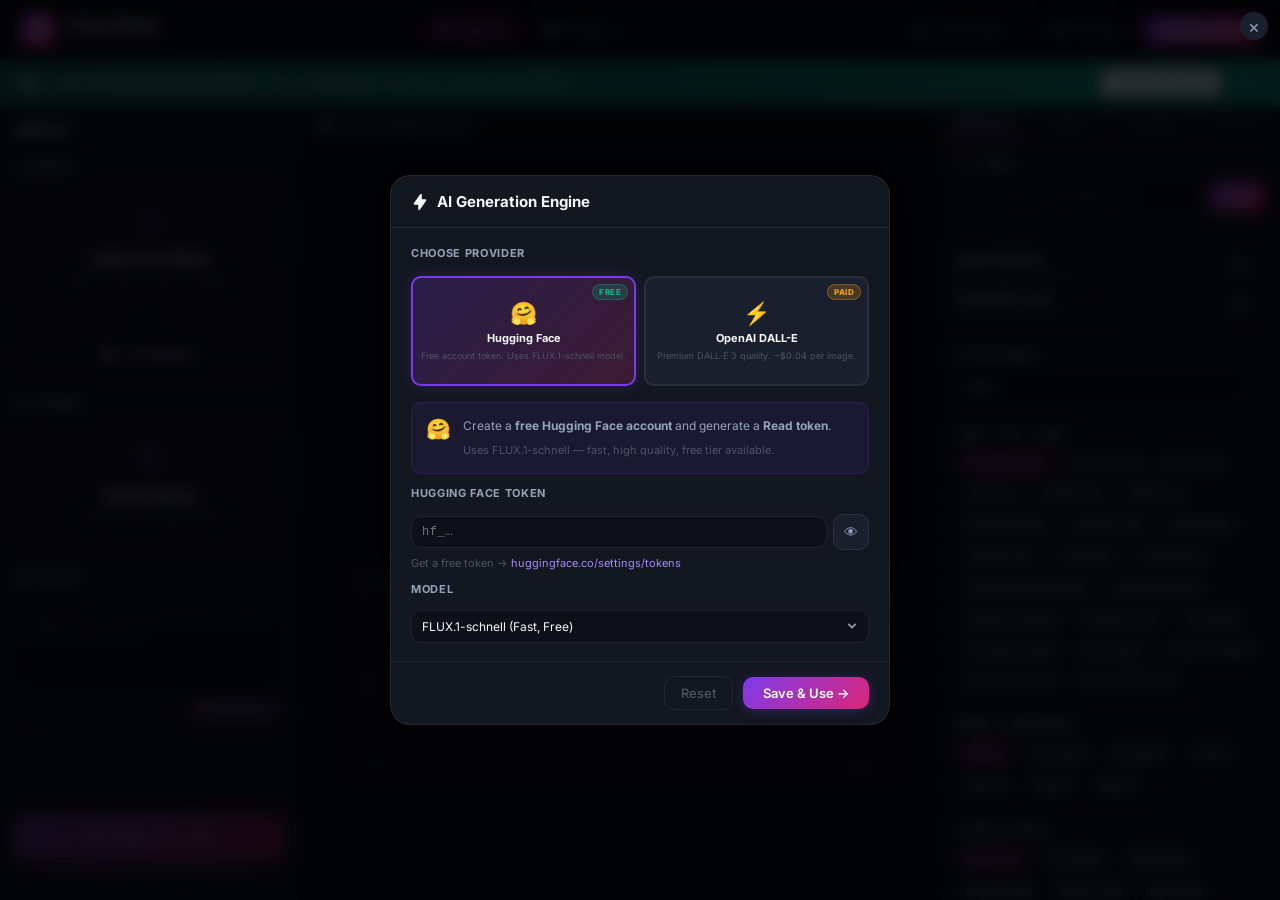
==== commit 8d90f9ad: "Remove Pollinations - HF only, auto-prompt for token on first visit" ====
--- a/index.html
+++ b/index.html
@@ -811,20 +811,10 @@
       <!-- Provider Selection -->
       <div class="provider-section">
         <label class="ctrl-label">Choose Provider</label>
-        <div class="provider-cards">
-
-          <label class="provider-card" id="pcard-pollinations">
-            <input type="radio" name="provider" value="pollinations" id="prov-pollinations" checked />
-            <div class="pcard-inner">
-              <div class="pcard-badge free">FREE</div>
-              <div class="pcard-icon">🌸</div>
-              <div class="pcard-name">Pollinations AI</div>
-              <div class="pcard-desc">No account needed. Unlimited free generation using FLUX.</div>
-            </div>
-          </label>
+        <div class="provider-cards" style="grid-template-columns:1fr 1fr;">
 
           <label class="provider-card" id="pcard-huggingface">
-            <input type="radio" name="provider" value="huggingface" id="prov-huggingface" />
+            <input type="radio" name="provider" value="huggingface" id="prov-huggingface" checked />
             <div class="pcard-inner">
               <div class="pcard-badge free">FREE</div>
               <div class="pcard-icon">🤗</div>
@@ -843,26 +833,6 @@
             </div>
           </label>
 
-        </div>
-      </div>
-
-      <!-- Pollinations Settings -->
-      <div class="provider-settings" id="settings-pollinations">
-        <div class="apikey-info" style="background:rgba(16,185,129,0.08);border-color:rgba(16,185,129,0.25);">
-          <div class="apikey-info-icon">✅</div>
-          <div>
-            <p><strong>No API key required!</strong> Pollinations AI is completely free.</p>
-            <p class="apikey-note">Powered by FLUX — high quality, fast image generation. Just click Save &amp; Use below.</p>
-          </div>
-        </div>
-        <div class="apikey-model-row">
-          <label class="ctrl-label" for="pollinations-model-select">FLUX Model</label>
-          <select class="ctrl-select" id="pollinations-model-select">
-            <option value="flux">FLUX (Balanced — Recommended)</option>
-            <option value="flux-realism">FLUX Realism (Photorealistic)</option>
-            <option value="turbo">Turbo (Fastest)</option>
-            <option value="flux-anime">FLUX Anime (Stylized)</option>
-          </select>
         </div>
       </div>
 
